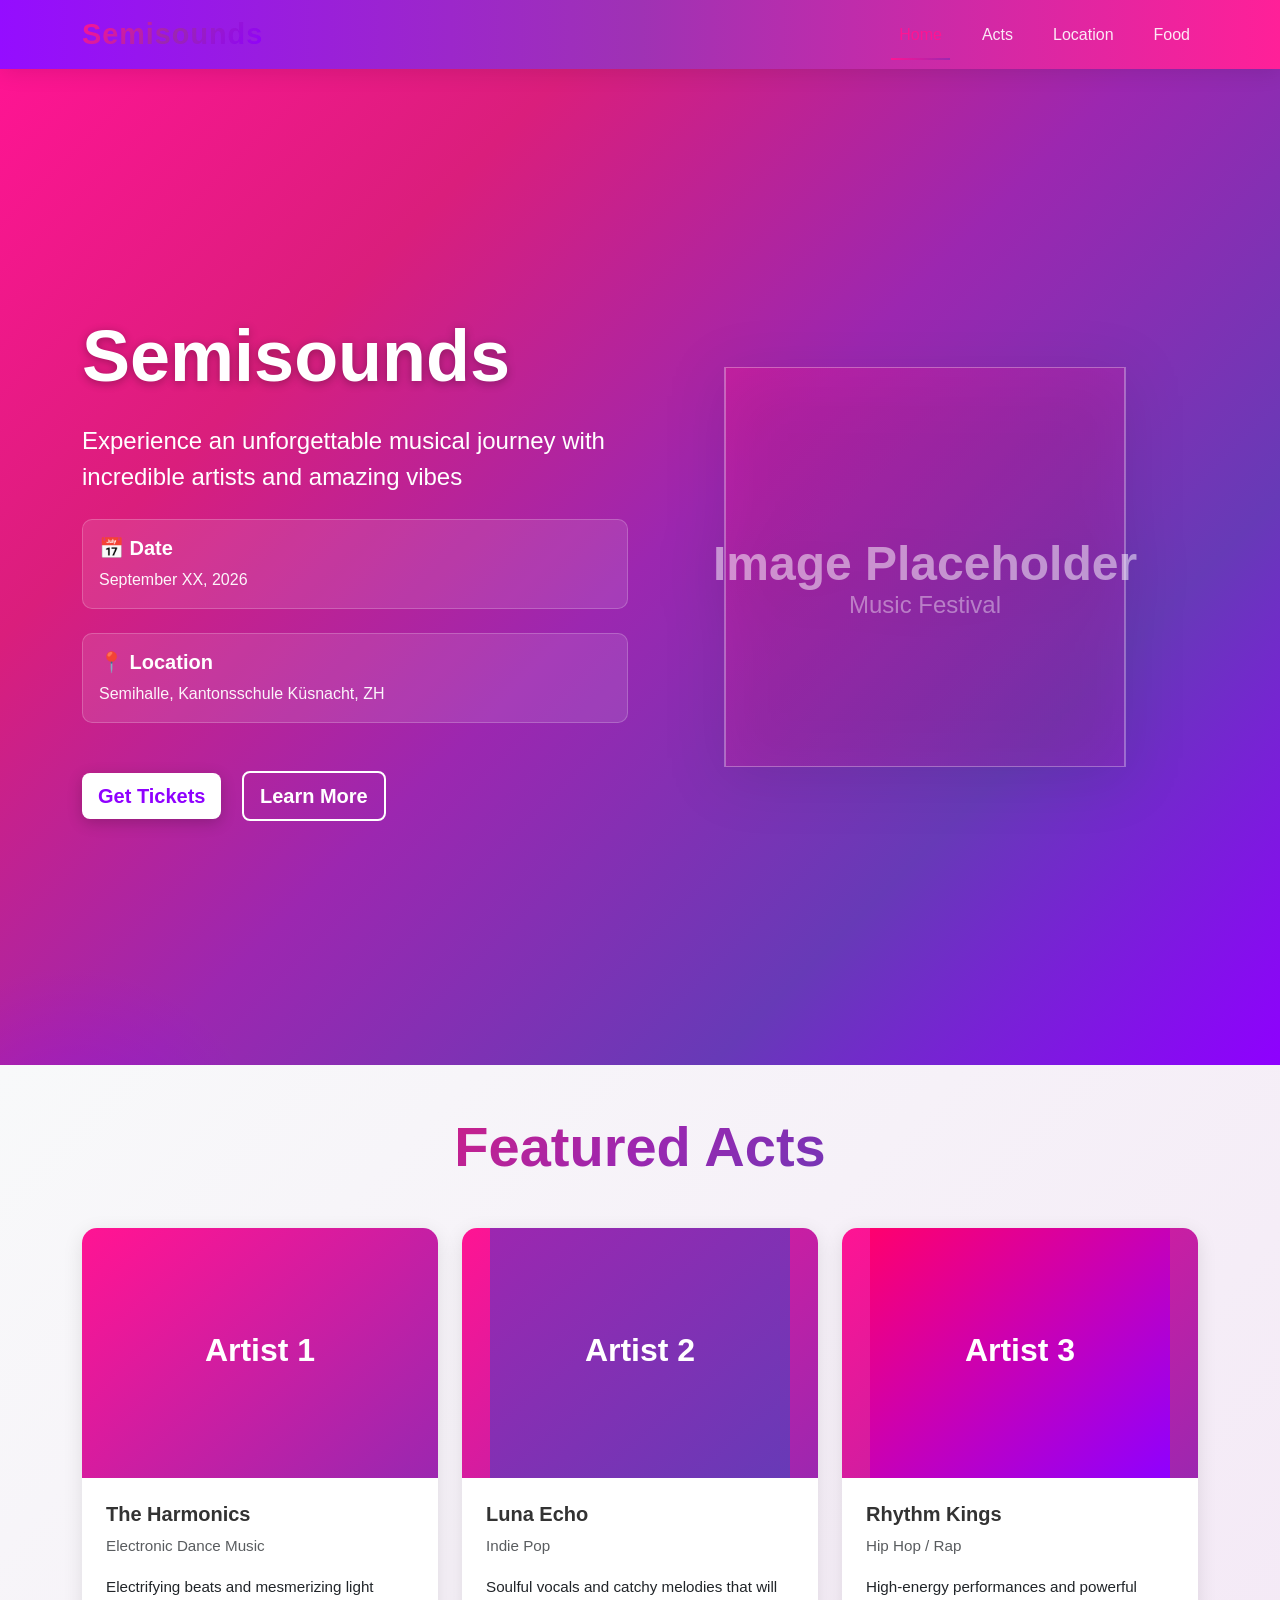
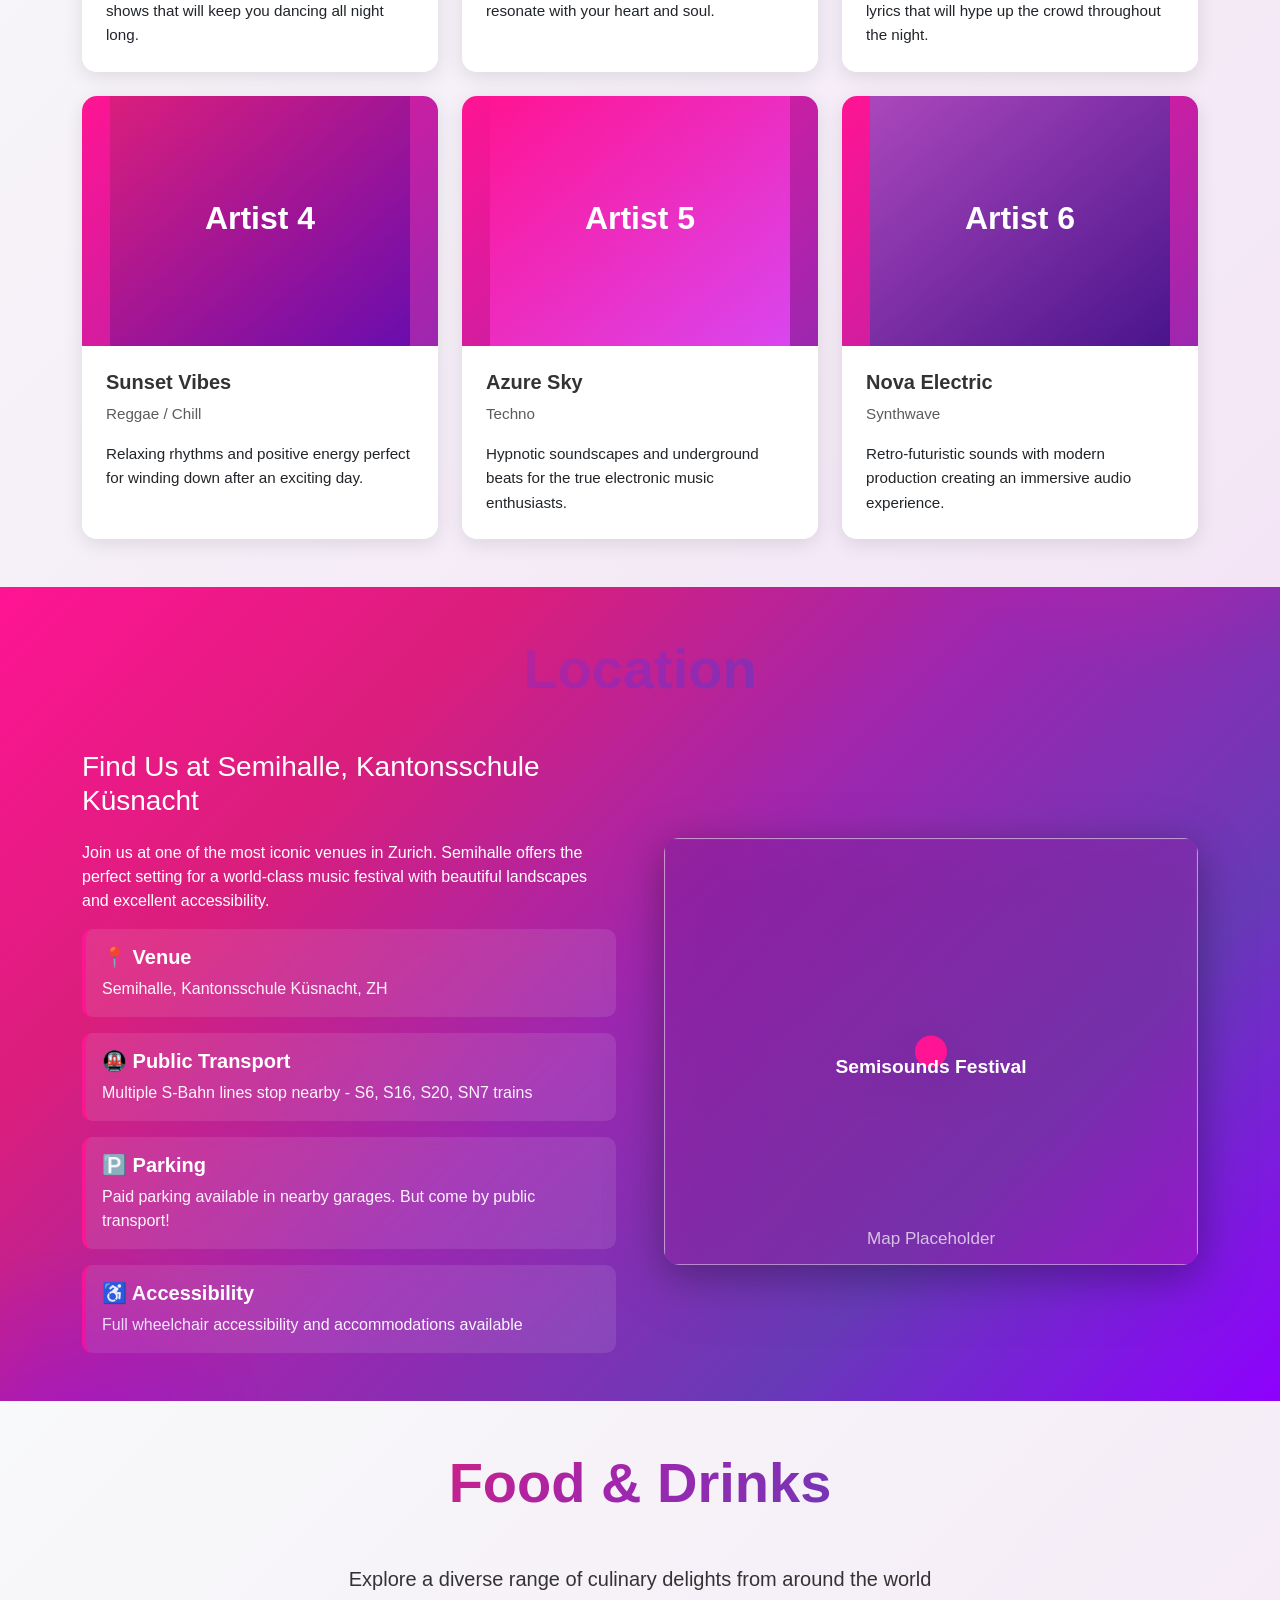
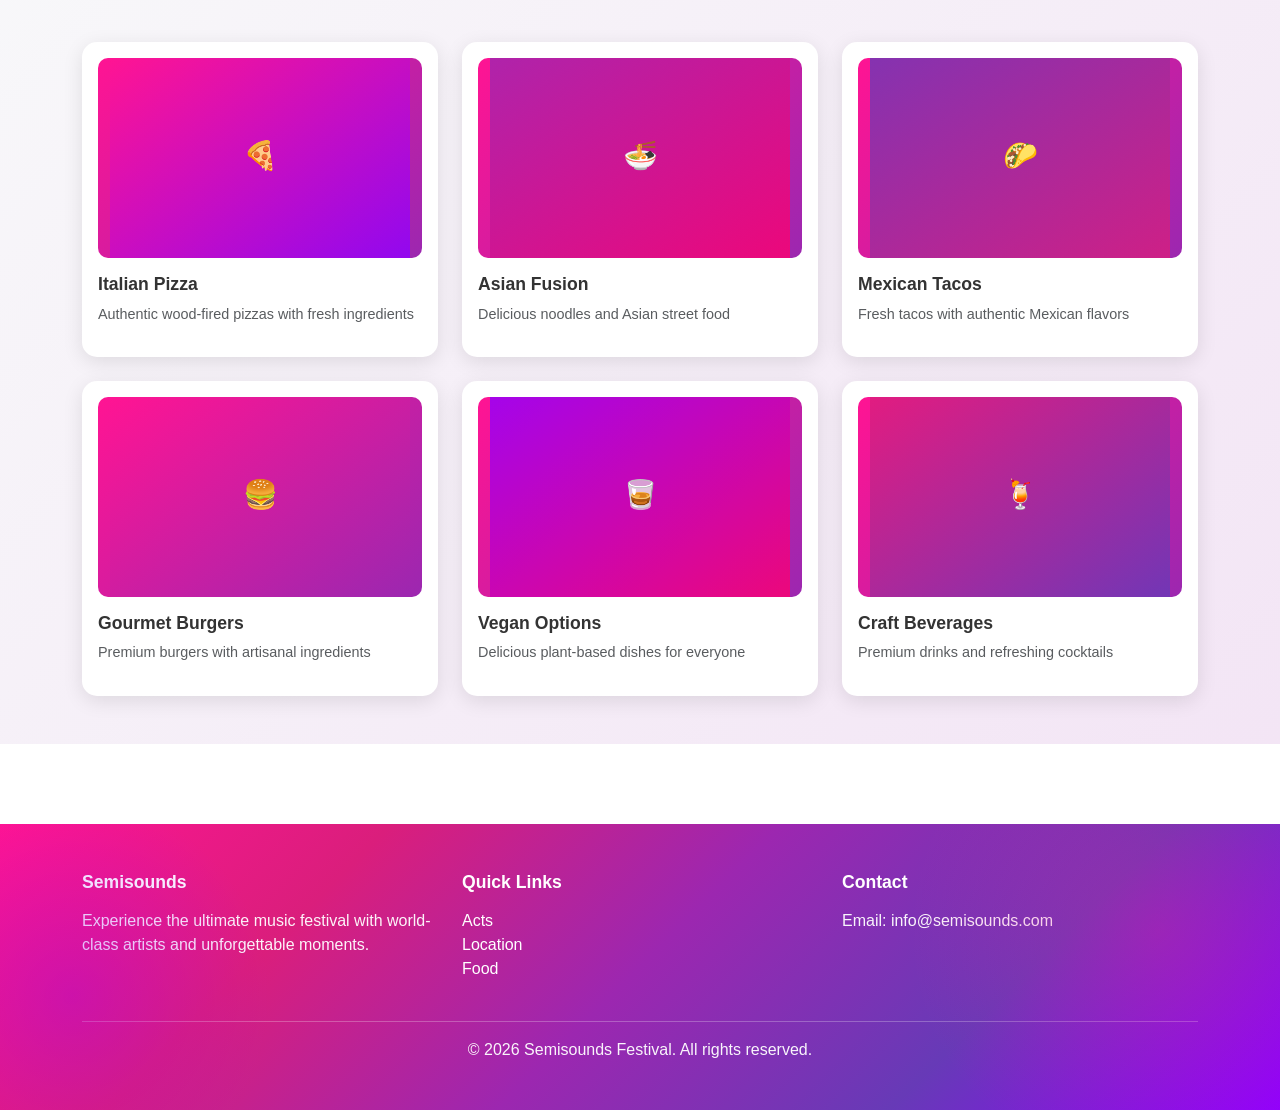
==== index.html @ 7a8fa156 ":tada: first commit" ====
<!DOCTYPE html>
<html lang="en">

<head>
    <meta charset="UTF-8">
    <meta name="viewport" content="width=device-width, initial-scale=1.0">
    <title>Semisounds - Music Festival</title>
    <!-- Bootstrap CSS -->
    <link href="https://cdn.jsdelivr.net/npm/bootstrap@5.3.0/dist/css/bootstrap.min.css" rel="stylesheet">
    <!-- Custom CSS -->
    <link rel="stylesheet" href="style.css">
</head>

<body>
    <!-- Navigation Bar -->
    <nav class="navbar navbar-expand-lg navbar-dark sticky-top gradient-navbar">
        <div class="container">
            <a class="navbar-brand fw-bold" href="#home">
                <span class="gradient-text">Semisounds</span>
            </a>
            <button class="navbar-toggler" type="button" data-bs-toggle="collapse" data-bs-target="#navbarNav"
                aria-controls="navbarNav" aria-expanded="false" aria-label="Toggle navigation">
                <span class="navbar-toggler-icon"></span>
            </button>
            <div class="collapse navbar-collapse" id="navbarNav">
                <ul class="navbar-nav ms-auto">
                    <li class="nav-item">
                        <a class="nav-link smooth-scroll" href="#home">Home</a>
                    </li>
                    <li class="nav-item">
                        <a class="nav-link smooth-scroll" href="#acts">Acts</a>
                    </li>
                    <li class="nav-item">
                        <a class="nav-link smooth-scroll" href="#location">Location</a>
                    </li>
                    <li class="nav-item">
                        <a class="nav-link smooth-scroll" href="#food">Food</a>
                    </li>
                </ul>
            </div>
        </div>
    </nav>

    <!-- Hero Section / Jumbotron -->
    <section id="home" class="hero-section gradient-bg text-white">
        <div class="container py-5">
            <div class="row align-items-center min-vh-100">
                <div class="col-lg-6 order-lg-2 text-center mb-4 mb-lg-0">
                    <div class="image-placeholder">
                        <svg width="100%" height="400" viewBox="0 0 400 400" xmlns="http://www.w3.org/2000/svg">
                            <defs>
                                <linearGradient id="placeholderGrad" x1="0%" y1="0%" x2="100%" y2="100%">
                                    <stop offset="0%" style="stop-color:#ff1493;stop-opacity:0.3" />
                                    <stop offset="100%" style="stop-color:#9c27b0;stop-opacity:0.3" />
                                </linearGradient>
                            </defs>
                            <rect width="400" height="400" fill="url(#placeholderGrad)" stroke="rgba(255,255,255,0.3)"
                                stroke-width="2" />
                            <text x="50%" y="50%" font-size="48" fill="rgba(255,255,255,0.5)" text-anchor="middle"
                                dominant-baseline="middle" font-family="Arial" font-weight="bold">Image
                                Placeholder</text>
                            <text x="50%" y="60%" font-size="24" fill="rgba(255,255,255,0.4)" text-anchor="middle"
                                dominant-baseline="middle" font-family="Arial">Music Festival</text>
                        </svg>
                    </div>
                </div>
                <div class="col-lg-6 order-lg-1">
                    <h1 class="display-3 fw-bold mb-4">Semisounds</h1>
                    <p class="lead mb-4">Experience an unforgettable musical journey with incredible artists and amazing
                        vibes</p>
                    <div class="festival-info mb-5">
                        <div class="info-item">
                            <h5 class="mb-2">📅 Date</h5>
                            <p>September XX, 2026</p>
                        </div>
                        <div class="info-item">
                            <h5 class="mb-2">📍 Location</h5>
                            <p>Semihalle, Kantonsschule Küsnacht, ZH</p>
                        </div>
                    </div>
                    <button class="btn btn-light btn-lg me-3 mb-3 mb-lg-0">Get Tickets</button>
                    <button class="btn btn-outline-light btn-lg">Learn More</button>
                </div>
            </div>
        </div>
    </section>

    <!-- Acts Section -->
    <section id="acts" class="py-5 section-light">
        <div class="container">
            <h2 class="section-title mb-5 text-center">Featured Acts</h2>
            <div class="row g-4">
                <div class="col-md-6 col-lg-4">
                    <div class="card act-card h-100">
                        <div class="act-image-placeholder">
                            <svg width="100%" height="250" viewBox="0 0 300 250" xmlns="http://www.w3.org/2000/svg">
                                <defs>
                                    <linearGradient id="act1" x1="0%" y1="0%" x2="100%" y2="100%">
                                        <stop offset="0%" style="stop-color:#ff1493;stop-opacity:1" />
                                        <stop offset="100%" style="stop-color:#9c27b0;stop-opacity:1" />
                                    </linearGradient>
                                </defs>
                                <rect width="300" height="250" fill="url(#act1)" />
                                <text x="50%" y="50%" font-size="32" fill="white" text-anchor="middle"
                                    dominant-baseline="middle" font-family="Arial" font-weight="bold">Artist 1</text>
                            </svg>
                        </div>
                        <div class="card-body">
                            <h5 class="card-title">The Harmonics</h5>
                            <p class="card-text text-muted">Electronic Dance Music</p>
                            <p class="card-text">Electrifying beats and mesmerizing light shows that will keep you
                                dancing all night long.</p>
                        </div>
                    </div>
                </div>
                <div class="col-md-6 col-lg-4">
                    <div class="card act-card h-100">
                        <div class="act-image-placeholder">
                            <svg width="100%" height="250" viewBox="0 0 300 250" xmlns="http://www.w3.org/2000/svg">
                                <defs>
                                    <linearGradient id="act2" x1="0%" y1="0%" x2="100%" y2="100%">
                                        <stop offset="0%" style="stop-color:#9c27b0;stop-opacity:1" />
                                        <stop offset="100%" style="stop-color:#673ab7;stop-opacity:1" />
                                    </linearGradient>
                                </defs>
                                <rect width="300" height="250" fill="url(#act2)" />
                                <text x="50%" y="50%" font-size="32" fill="white" text-anchor="middle"
                                    dominant-baseline="middle" font-family="Arial" font-weight="bold">Artist 2</text>
                            </svg>
                        </div>
                        <div class="card-body">
                            <h5 class="card-title">Luna Echo</h5>
                            <p class="card-text text-muted">Indie Pop</p>
                            <p class="card-text">Soulful vocals and catchy melodies that will resonate with your heart
                                and soul.</p>
                        </div>
                    </div>
                </div>
                <div class="col-md-6 col-lg-4">
                    <div class="card act-card h-100">
                        <div class="act-image-placeholder">
                            <svg width="100%" height="250" viewBox="0 0 300 250" xmlns="http://www.w3.org/2000/svg">
                                <defs>
                                    <linearGradient id="act3" x1="0%" y1="0%" x2="100%" y2="100%">
                                        <stop offset="0%" style="stop-color:#ff006e;stop-opacity:1" />
                                        <stop offset="100%" style="stop-color:#8f00ff;stop-opacity:1" />
                                    </linearGradient>
                                </defs>
                                <rect width="300" height="250" fill="url(#act3)" />
                                <text x="50%" y="50%" font-size="32" fill="white" text-anchor="middle"
                                    dominant-baseline="middle" font-family="Arial" font-weight="bold">Artist 3</text>
                            </svg>
                        </div>
                        <div class="card-body">
                            <h5 class="card-title">Rhythm Kings</h5>
                            <p class="card-text text-muted">Hip Hop / Rap</p>
                            <p class="card-text">High-energy performances and powerful lyrics that will hype up the
                                crowd throughout the night.</p>
                        </div>
                    </div>
                </div>
                <div class="col-md-6 col-lg-4">
                    <div class="card act-card h-100">
                        <div class="act-image-placeholder">
                            <svg width="100%" height="250" viewBox="0 0 300 250" xmlns="http://www.w3.org/2000/svg">
                                <defs>
                                    <linearGradient id="act4" x1="0%" y1="0%" x2="100%" y2="100%">
                                        <stop offset="0%" style="stop-color:#da1e7c;stop-opacity:1" />
                                        <stop offset="100%" style="stop-color:#6a0dad;stop-opacity:1" />
                                    </linearGradient>
                                </defs>
                                <rect width="300" height="250" fill="url(#act4)" />
                                <text x="50%" y="50%" font-size="32" fill="white" text-anchor="middle"
                                    dominant-baseline="middle" font-family="Arial" font-weight="bold">Artist 4</text>
                            </svg>
                        </div>
                        <div class="card-body">
                            <h5 class="card-title">Sunset Vibes</h5>
                            <p class="card-text text-muted">Reggae / Chill</p>
                            <p class="card-text">Relaxing rhythms and positive energy perfect for winding down after an
                                exciting day.</p>
                        </div>
                    </div>
                </div>
                <div class="col-md-6 col-lg-4">
                    <div class="card act-card h-100">
                        <div class="act-image-placeholder">
                            <svg width="100%" height="250" viewBox="0 0 300 250" xmlns="http://www.w3.org/2000/svg">
                                <defs>
                                    <linearGradient id="act5" x1="0%" y1="0%" x2="100%" y2="100%">
                                        <stop offset="0%" style="stop-color:#ff1493;stop-opacity:1" />
                                        <stop offset="100%" style="stop-color:#d946ef;stop-opacity:1" />
                                    </linearGradient>
                                </defs>
                                <rect width="300" height="250" fill="url(#act5)" />
                                <text x="50%" y="50%" font-size="32" fill="white" text-anchor="middle"
                                    dominant-baseline="middle" font-family="Arial" font-weight="bold">Artist 5</text>
                            </svg>
                        </div>
                        <div class="card-body">
                            <h5 class="card-title">Azure Sky</h5>
                            <p class="card-text text-muted">Techno</p>
                            <p class="card-text">Hypnotic soundscapes and underground beats for the true electronic
                                music enthusiasts.</p>
                        </div>
                    </div>
                </div>
                <div class="col-md-6 col-lg-4">
                    <div class="card act-card h-100">
                        <div class="act-image-placeholder">
                            <svg width="100%" height="250" viewBox="0 0 300 250" xmlns="http://www.w3.org/2000/svg">
                                <defs>
                                    <linearGradient id="act6" x1="0%" y1="0%" x2="100%" y2="100%">
                                        <stop offset="0%" style="stop-color:#ab47bc;stop-opacity:1" />
                                        <stop offset="100%" style="stop-color:#4a148c;stop-opacity:1" />
                                    </linearGradient>
                                </defs>
                                <rect width="300" height="250" fill="url(#act6)" />
                                <text x="50%" y="50%" font-size="32" fill="white" text-anchor="middle"
                                    dominant-baseline="middle" font-family="Arial" font-weight="bold">Artist 6</text>
                            </svg>
                        </div>
                        <div class="card-body">
                            <h5 class="card-title">Nova Electric</h5>
                            <p class="card-text text-muted">Synthwave</p>
                            <p class="card-text">Retro-futuristic sounds with modern production creating an immersive
                                audio experience.</p>
                        </div>
                    </div>
                </div>
            </div>
        </div>
    </section>

    <!-- Location Section -->
    <section id="location" class="py-5 gradient-bg text-white">
        <div class="container">
            <h2 class="section-title mb-5 text-center">Location</h2>
            <div class="row align-items-center g-5">
                <div class="col-lg-6">
                    <h3 class="mb-4">Find Us at Semihalle, Kantonsschule Küsnacht</h3>
                    <p class="mb-3">Join us at one of the most iconic venues in Zurich. Semihalle offers the perfect
                        setting for a world-class music festival with beautiful landscapes and excellent accessibility.
                    </p>

                    <div class="location-details">
                        <div class="detail-item mb-3">
                            <h5>📍 Venue</h5>
                            <p>Semihalle, Kantonsschule Küsnacht, ZH</p>
                        </div>
                        <div class="detail-item mb-3">
                            <h5>🚇 Public Transport</h5>
                            <p>Multiple S-Bahn lines stop nearby - S6, S16, S20, SN7 trains</p>
                        </div>
                        <div class="detail-item mb-3">
                            <h5>🅿️ Parking</h5>
                            <p>Paid parking available in nearby garages. But come by public transport!</p>
                        </div>
                        <div class="detail-item">
                            <h5>♿ Accessibility</h5>
                            <p>Full wheelchair accessibility and accommodations available</p>
                        </div>
                    </div>
                </div>
                <div class="col-lg-6">
                    <div class="map-placeholder">
                        <svg width="100%" height="400" viewBox="0 0 500 400" xmlns="http://www.w3.org/2000/svg">
                            <defs>
                                <linearGradient id="mapGrad" x1="0%" y1="0%" x2="100%" y2="100%">
                                    <stop offset="0%" style="stop-color:#4a148c;stop-opacity:0.2" />
                                    <stop offset="100%" style="stop-color:#ff1493;stop-opacity:0.2" />
                                </linearGradient>
                            </defs>
                            <rect width="500" height="400" fill="url(#mapGrad)" stroke="rgba(255,255,255,0.5)"
                                stroke-width="2" />
                            <circle cx="250" cy="200" r="15" fill="#ff1493" />
                            <text x="250" y="220" font-size="18" fill="white" text-anchor="middle"
                                font-weight="bold">Semisounds Festival</text>
                            <text x="50%" y="95%" font-size="16" fill="rgba(255,255,255,0.7)" text-anchor="middle">Map
                                Placeholder</text>
                        </svg>
                    </div>
                </div>
            </div>
        </div>
    </section>

    <!-- Food Section -->
    <section id="food" class="py-5 section-light">
        <div class="container">
            <h2 class="section-title mb-5 text-center">Food & Drinks</h2>
            <p class="text-center mb-5 lead">Explore a diverse range of culinary delights from around the world</p>

            <div class="row g-4">
                <div class="col-md-6 col-lg-4">
                    <div class="food-card">
                        <div class="food-image-placeholder">
                            <svg width="100%" height="200" viewBox="0 0 300 200" xmlns="http://www.w3.org/2000/svg">
                                <defs>
                                    <linearGradient id="food1" x1="0%" y1="0%" x2="100%" y2="100%">
                                        <stop offset="0%" style="stop-color:#ff1493;stop-opacity:0.8" />
                                        <stop offset="100%" style="stop-color:#8f00ff;stop-opacity:0.8" />
                                    </linearGradient>
                                </defs>
                                <rect width="300" height="200" fill="url(#food1)" />
                                <text x="50%" y="50%" font-size="28" fill="white" text-anchor="middle"
                                    dominant-baseline="middle" font-family="Arial" font-weight="bold">🍕</text>
                            </svg>
                        </div>
                        <h5 class="mt-3 mb-2">Italian Pizza</h5>
                        <p class="text-muted">Authentic wood-fired pizzas with fresh ingredients</p>
                    </div>
                </div>

                <div class="col-md-6 col-lg-4">
                    <div class="food-card">
                        <div class="food-image-placeholder">
                            <svg width="100%" height="200" viewBox="0 0 300 200" xmlns="http://www.w3.org/2000/svg">
                                <defs>
                                    <linearGradient id="food2" x1="0%" y1="0%" x2="100%" y2="100%">
                                        <stop offset="0%" style="stop-color:#9c27b0;stop-opacity:0.8" />
                                        <stop offset="100%" style="stop-color:#ff006e;stop-opacity:0.8" />
                                    </linearGradient>
                                </defs>
                                <rect width="300" height="200" fill="url(#food2)" />
                                <text x="50%" y="50%" font-size="28" fill="white" text-anchor="middle"
                                    dominant-baseline="middle" font-family="Arial" font-weight="bold">🍜</text>
                            </svg>
                        </div>
                        <h5 class="mt-3 mb-2">Asian Fusion</h5>
                        <p class="text-muted">Delicious noodles and Asian street food</p>
                    </div>
                </div>

                <div class="col-md-6 col-lg-4">
                    <div class="food-card">
                        <div class="food-image-placeholder">
                            <svg width="100%" height="200" viewBox="0 0 300 200" xmlns="http://www.w3.org/2000/svg">
                                <defs>
                                    <linearGradient id="food3" x1="0%" y1="0%" x2="100%" y2="100%">
                                        <stop offset="0%" style="stop-color:#673ab7;stop-opacity:0.8" />
                                        <stop offset="100%" style="stop-color:#da1e7c;stop-opacity:0.8" />
                                    </linearGradient>
                                </defs>
                                <rect width="300" height="200" fill="url(#food3)" />
                                <text x="50%" y="50%" font-size="28" fill="white" text-anchor="middle"
                                    dominant-baseline="middle" font-family="Arial" font-weight="bold">🌮</text>
                            </svg>
                        </div>
                        <h5 class="mt-3 mb-2">Mexican Tacos</h5>
                        <p class="text-muted">Fresh tacos with authentic Mexican flavors</p>
                    </div>
                </div>

                <div class="col-md-6 col-lg-4">
                    <div class="food-card">
                        <div class="food-image-placeholder">
                            <svg width="100%" height="200" viewBox="0 0 300 200" xmlns="http://www.w3.org/2000/svg">
                                <defs>
                                    <linearGradient id="food4" x1="0%" y1="0%" x2="100%" y2="100%">
                                        <stop offset="0%" style="stop-color:#ff1493;stop-opacity:0.8" />
                                        <stop offset="100%" style="stop-color:#9c27b0;stop-opacity:0.8" />
                                    </linearGradient>
                                </defs>
                                <rect width="300" height="200" fill="url(#food4)" />
                                <text x="50%" y="50%" font-size="28" fill="white" text-anchor="middle"
                                    dominant-baseline="middle" font-family="Arial" font-weight="bold">🍔</text>
                            </svg>
                        </div>
                        <h5 class="mt-3 mb-2">Gourmet Burgers</h5>
                        <p class="text-muted">Premium burgers with artisanal ingredients</p>
                    </div>
                </div>

                <div class="col-md-6 col-lg-4">
                    <div class="food-card">
                        <div class="food-image-placeholder">
                            <svg width="100%" height="200" viewBox="0 0 300 200" xmlns="http://www.w3.org/2000/svg">
                                <defs>
                                    <linearGradient id="food5" x1="0%" y1="0%" x2="100%" y2="100%">
                                        <stop offset="0%" style="stop-color:#8f00ff;stop-opacity:0.8" />
                                        <stop offset="100%" style="stop-color:#ff006e;stop-opacity:0.8" />
                                    </linearGradient>
                                </defs>
                                <rect width="300" height="200" fill="url(#food5)" />
                                <text x="50%" y="50%" font-size="28" fill="white" text-anchor="middle"
                                    dominant-baseline="middle" font-family="Arial" font-weight="bold">🥃</text>
                            </svg>
                        </div>
                        <h5 class="mt-3 mb-2">Vegan Options</h5>
                        <p class="text-muted">Delicious plant-based dishes for everyone</p>
                    </div>
                </div>

                <div class="col-md-6 col-lg-4">
                    <div class="food-card">
                        <div class="food-image-placeholder">
                            <svg width="100%" height="200" viewBox="0 0 300 200" xmlns="http://www.w3.org/2000/svg">
                                <defs>
                                    <linearGradient id="food6" x1="0%" y1="0%" x2="100%" y2="100%">
                                        <stop offset="0%" style="stop-color:#da1e7c;stop-opacity:0.8" />
                                        <stop offset="100%" style="stop-color:#673ab7;stop-opacity:0.8" />
                                    </linearGradient>
                                </defs>
                                <rect width="300" height="200" fill="url(#food6)" />
                                <text x="50%" y="50%" font-size="28" fill="white" text-anchor="middle"
                                    dominant-baseline="middle" font-family="Arial" font-weight="bold">🍹</text>
                            </svg>
                        </div>
                        <h5 class="mt-3 mb-2">Craft Beverages</h5>
                        <p class="text-muted">Premium drinks and refreshing cocktails</p>
                    </div>
                </div>
            </div>
        </div>
    </section>

    <!-- Footer -->
    <footer class="gradient-bg text-white py-5">
        <div class="container">
            <div class="row mb-4">
                <div class="col-md-4 mb-3 mb-md-0">
                    <h5 class="mb-3">Semisounds</h5>
                    <p>Experience the ultimate music festival with world-class artists and unforgettable moments.</p>
                </div>
                <div class="col-md-4 mb-3 mb-md-0">
                    <h5 class="mb-3">Quick Links</h5>
                    <ul class="list-unstyled">
                        <li><a href="#acts" class="text-white text-decoration-none">Acts</a></li>
                        <li><a href="#location" class="text-white text-decoration-none">Location</a></li>
                        <li><a href="#food" class="text-white text-decoration-none">Food</a></li>
                    </ul>
                </div>
                <div class="col-md-4">
                    <h5 class="mb-3">Contact</h5>
                    <p>Email: info@semisounds.com</p>
                </div>
            </div>
            <hr class="bg-white opacity-25">
            <div class="text-center">
                <p class="mb-0">&copy; 2026 Semisounds Festival. All rights reserved.</p>
            </div>
        </div>
    </footer>

    <!-- Bootstrap JS -->
    <script src="https://cdn.jsdelivr.net/npm/bootstrap@5.3.0/dist/js/bootstrap.bundle.min.js"></script>
    <!-- Custom JS -->
    <script>
        // Smooth scrolling for navigation links
        document.querySelectorAll('a[href^="#"]').forEach(anchor => {
            anchor.addEventListener('click', function (e) {
                e.preventDefault();
                const target = document.querySelector(this.getAttribute('href'));
                if (target) {
                    target.scrollIntoView({
                        behavior: 'smooth',
                        block: 'start'
                    });
                }
            });
        });

        // Active nav link on scroll
        window.addEventListener('scroll', () => {
            let current = '';
            const sections = document.querySelectorAll('section[id]');

            sections.forEach(section => {
                const sectionTop = section.offsetTop;
                const sectionHeight = section.clientHeight;
                if (pageYOffset >= sectionTop - 200) {
                    current = section.getAttribute('id');
                }
            });

            document.querySelectorAll('.nav-link').forEach(link => {
                link.classList.remove('active');
                if (link.getAttribute('href').slice(1) === current) {
                    link.classList.add('active');
                }
            });
        });
    </script>
</body>

</html>
---- style.css ----
/* ==========================================
   Custom Styling for Semisounds Festival
   ========================================== */

:root {
    --primary-gradient: linear-gradient(135deg, #ff1493 0%, #da1e7c 25%, #9c27b0 50%, #673ab7 75%, #8f00ff 100%);
    --primary-dark: linear-gradient(135deg, #8f00ff 0%, #673ab7 50%, #4a148c 100%);
    --accent-pink: #ff1493;
    --accent-purple: #9c27b0;
    --accent-dark-purple: #4a148c;
}

/* ==========================================
   General Styles
   ========================================== */

html {
    scroll-behavior: smooth;
}

body {
    font-family: 'Segoe UI', Tahoma, Geneva, Verdana, sans-serif;
    color: #333;
    overflow-x: hidden;
}

/* ==========================================
   Navigation Bar
   ========================================== */

.gradient-navbar {
    background: linear-gradient(90deg, rgba(143, 0, 255, 0.95) 0%, rgba(154, 39, 176, 0.95) 50%, rgba(255, 20, 147, 0.95) 100%);
    box-shadow: 0 4px 20px rgba(0, 0, 0, 0.1);
    backdrop-filter: blur(10px);
}

.navbar-brand {
    font-size: 1.8rem;
    letter-spacing: 1px;
}

.gradient-text {
    background: linear-gradient(135deg, #ff1493 0%, #9c27b0 50%, #8f00ff 100%);
    -webkit-background-clip: text;
    -webkit-text-fill-color: transparent;
    background-clip: text;
}

.nav-link {
    color: rgba(255, 255, 255, 0.9) !important;
    margin-left: 1.5rem;
    font-weight: 500;
    transition: all 0.3s ease;
    position: relative;
}

.nav-link:hover,
.nav-link.active {
    color: #ff1493 !important;
}

.nav-link::after {
    content: '';
    position: absolute;
    bottom: -5px;
    left: 0;
    width: 0;
    height: 2px;
    background: linear-gradient(90deg, #ff1493, #9c27b0);
    transition: width 0.3s ease;
}

.nav-link:hover::after,
.nav-link.active::after {
    width: 100%;
}

/* ==========================================
   Hero Section
   ========================================== */

.gradient-bg {
    background: var(--primary-gradient);
    position: relative;
    overflow: hidden;
}

.gradient-bg::before {
    content: '';
    position: absolute;
    top: -50%;
    right: -10%;
    width: 500px;
    height: 500px;
    background: radial-gradient(circle, rgba(255, 20, 147, 0.3) 0%, transparent 70%);
    animation: float 6s ease-in-out infinite;
    z-index: 1;
}

.gradient-bg::after {
    content: '';
    position: absolute;
    bottom: -30%;
    left: -10%;
    width: 400px;
    height: 400px;
    background: radial-gradient(circle, rgba(143, 0, 255, 0.3) 0%, transparent 70%);
    animation: float 8s ease-in-out infinite reverse;
    z-index: 1;
}

.hero-section {
    position: relative;
    min-height: 100vh;
    display: flex;
    align-items: center;
}

.hero-section>.container {
    position: relative;
    z-index: 2;
}

.hero-section h1 {
    font-size: clamp(2.5rem, 10vw, 4.5rem);
    font-weight: 900;
    text-shadow: 0 2px 10px rgba(0, 0, 0, 0.3);
    margin-bottom: 1.5rem;
    animation: slideInLeft 0.8s ease-out;
}

.hero-section .lead {
    font-size: clamp(1rem, 3vw, 1.5rem);
    opacity: 0.95;
    animation: slideInUp 0.8s ease-out 0.2s both;
}

.festival-info {
    animation: slideInUp 0.8s ease-out 0.4s both;
}

.info-item {
    margin-bottom: 1.5rem;
    background: rgba(255, 255, 255, 0.1);
    padding: 1rem;
    border-radius: 10px;
    backdrop-filter: blur(10px);
    border: 1px solid rgba(255, 255, 255, 0.2);
}

.info-item h5 {
    font-weight: 600;
    margin-bottom: 0.5rem;
}

.info-item p {
    margin: 0;
    opacity: 0.95;
}

.btn-light {
    background-color: #fff;
    color: #8f00ff !important;
    font-weight: 600;
    border: none;
    transition: all 0.3s ease;
    box-shadow: 0 4px 15px rgba(0, 0, 0, 0.2);
}

.btn-light:hover {
    background-color: #f0f0f0;
    transform: translateY(-2px);
    box-shadow: 0 6px 20px rgba(0, 0, 0, 0.3);
}

.btn-outline-light {
    color: #fff;
    border: 2px solid #fff;
    font-weight: 600;
    transition: all 0.3s ease;
}

.btn-outline-light:hover {
    background-color: #fff;
    color: #8f00ff !important;
    transform: translateY(-2px);
}

.image-placeholder {
    animation: slideInRight 0.8s ease-out;
    filter: drop-shadow(0 10px 30px rgba(0, 0, 0, 0.3));
}

/* ==========================================
   Section Styles
   ========================================== */

.section-light {
    background: linear-gradient(135deg, #f8f9fa 0%, #f3e5f5 100%);
    position: relative;
}

.section-title {
    font-size: clamp(2rem, 5vw, 3.5rem);
    font-weight: 900;
    background: var(--primary-gradient);
    -webkit-background-clip: text;
    -webkit-text-fill-color: transparent;
    background-clip: text;
    margin-bottom: 3rem;
    animation: fadeInDown 0.8s ease-out;
}

/* ==========================================
   Acts Section
   ========================================== */

.act-card {
    border: none;
    border-radius: 15px;
    overflow: hidden;
    transition: all 0.3s ease;
    box-shadow: 0 5px 20px rgba(0, 0, 0, 0.1);
    position: relative;
    height: 100%;
}

.act-card:hover {
    transform: translateY(-10px);
    box-shadow: 0 15px 40px rgba(0, 0, 0, 0.2);
}

.act-card:hover .act-image-placeholder {
    transform: scale(1.1);
}

.act-image-placeholder {
    width: 100%;
    height: 250px;
    overflow: hidden;
    background: linear-gradient(135deg, #ff1493, #9c27b0);
    transition: transform 0.3s ease;
}

.act-image-placeholder svg {
    width: 100%;
    height: 100%;
}

.act-card .card-body {
    padding: 1.5rem;
    background: #fff;
}

.act-card .card-title {
    font-weight: 700;
    color: #333;
    margin-bottom: 0.5rem;
}

.act-card .card-text {
    font-size: 0.95rem;
    line-height: 1.6;
}

/* ==========================================
   Location Section
   ========================================== */

.location-details {
    animation: slideInUp 0.8s ease-out;
}

.detail-item {
    padding: 1rem;
    background: rgba(255, 255, 255, 0.1);
    border-radius: 10px;
    border-left: 4px solid #ff1493;
    backdrop-filter: blur(10px);
    transition: all 0.3s ease;
}

.detail-item:hover {
    background: rgba(255, 255, 255, 0.15);
    transform: translateX(5px);
}

.detail-item h5 {
    font-weight: 600;
    margin-bottom: 0.5rem;
}

.detail-item p {
    margin: 0;
    opacity: 0.95;
}

.map-placeholder {
    border-radius: 15px;
    overflow: hidden;
    box-shadow: 0 10px 40px rgba(0, 0, 0, 0.3);
    filter: drop-shadow(0 10px 30px rgba(0, 0, 0, 0.2));
    animation: slideInRight 0.8s ease-out;
}

.map-placeholder svg {
    width: 100%;
    height: 100%;
}

/* ==========================================
   Food Section
   ========================================== */

.food-card {
    border-radius: 15px;
    overflow: hidden;
    box-shadow: 0 5px 20px rgba(0, 0, 0, 0.1);
    transition: all 0.3s ease;
    background: #fff;
    padding: 1rem;
}

.food-card:hover {
    transform: translateY(-8px);
    box-shadow: 0 15px 40px rgba(0, 0, 0, 0.15);
}

.food-card:hover .food-image-placeholder {
    transform: scale(1.05) rotate(2deg);
}

.food-image-placeholder {
    width: 100%;
    height: 200px;
    border-radius: 10px;
    overflow: hidden;
    background: linear-gradient(135deg, #ff1493, #9c27b0);
    transition: all 0.3s ease;
    display: flex;
    align-items: center;
    justify-content: center;
}

.food-image-placeholder svg {
    width: 100%;
    height: 100%;
}

.food-card h5 {
    font-weight: 700;
    color: #333;
    font-size: 1.1rem;
}

.food-card p {
    font-size: 0.9rem;
}

/* ==========================================
   Footer
   ========================================== */

footer {
    background: var(--primary-dark);
    margin-top: 5rem;
}

footer h5 {
    font-weight: 700;
    font-size: 1.1rem;
}

footer a {
    transition: all 0.3s ease;
}

footer a:hover {
    color: #ff1493 !important;
    padding-left: 5px;
}

footer p {
    opacity: 0.95;
    margin-bottom: 0.5rem;
}

/* ==========================================
   Animations
   ========================================== */

@keyframes float {

    0%,
    100% {
        transform: translateY(0px);
    }

    50% {
        transform: translateY(20px);
    }
}

@keyframes slideInLeft {
    from {
        opacity: 0;
        transform: translateX(-50px);
    }

    to {
        opacity: 1;
        transform: translateX(0);
    }
}

@keyframes slideInRight {
    from {
        opacity: 0;
        transform: translateX(50px);
    }

    to {
        opacity: 1;
        transform: translateX(0);
    }
}

@keyframes slideInUp {
    from {
        opacity: 0;
        transform: translateY(30px);
    }

    to {
        opacity: 1;
        transform: translateY(0);
    }
}

@keyframes fadeInDown {
    from {
        opacity: 0;
        transform: translateY(-20px);
    }

    to {
        opacity: 1;
        transform: translateY(0);
    }
}

/* ==========================================
   Responsive Design
   ========================================== */

@media (max-width: 768px) {
    .hero-section {
        min-height: auto;
        padding: 3rem 0;
    }

    .hero-section .row {
        min-height: auto;
    }

    .order-lg-1,
    .order-lg-2 {
        order: 0 !important;
    }

    .nav-link {
        margin-left: 0;
        padding: 0.5rem 0;
    }

    .nav-link::after {
        display: none;
    }

    .festival-info {
        display: flex;
        flex-direction: column;
        gap: 1rem;
    }

    .section-title {
        font-size: 2rem;
    }

    .location-details {
        margin-top: 2rem;
    }

    .btn {
        width: 100%;
        display: block;
        margin-bottom: 1rem;
    }

    .btn-light,
    .btn-outline-light {
        margin-right: 0 !important;
    }

    .image-placeholder,
    .map-placeholder {
        margin-top: 2rem;
    }

    .gradient-navbar {
        background: linear-gradient(90deg, rgba(143, 0, 255, 0.98) 0%, rgba(154, 39, 176, 0.98) 100%);
    }
}

@media (max-width: 576px) {
    .hero-section h1 {
        font-size: 2rem;
    }

    .hero-section .lead {
        font-size: 1rem;
    }

    .section-title {
        font-size: 1.5rem;
    }

    .act-card,
    .food-card {
        margin-bottom: 1rem;
    }

    .navbar-brand {
        font-size: 1.3rem;
    }

    footer .row>div {
        text-align: center;
        margin-bottom: 2rem;
    }

    .detail-item {
        margin-bottom: 1rem;
        border-left: none;
        border-top: 4px solid #ff1493;
    }
}

/* ==========================================
   Smooth Scrolling Enhancement
   ========================================== */

.smooth-scroll {
    scroll-behavior: smooth;
}

/* ==========================================
   Print Styles
   ========================================== */

@media print {

    .gradient-navbar,
    footer {
        background: #f0f0f0 !important;
        color: #000 !important;
    }

    .gradient-bg {
        background: #f0f0f0 !important;
        color: #000 !important;
    }
}
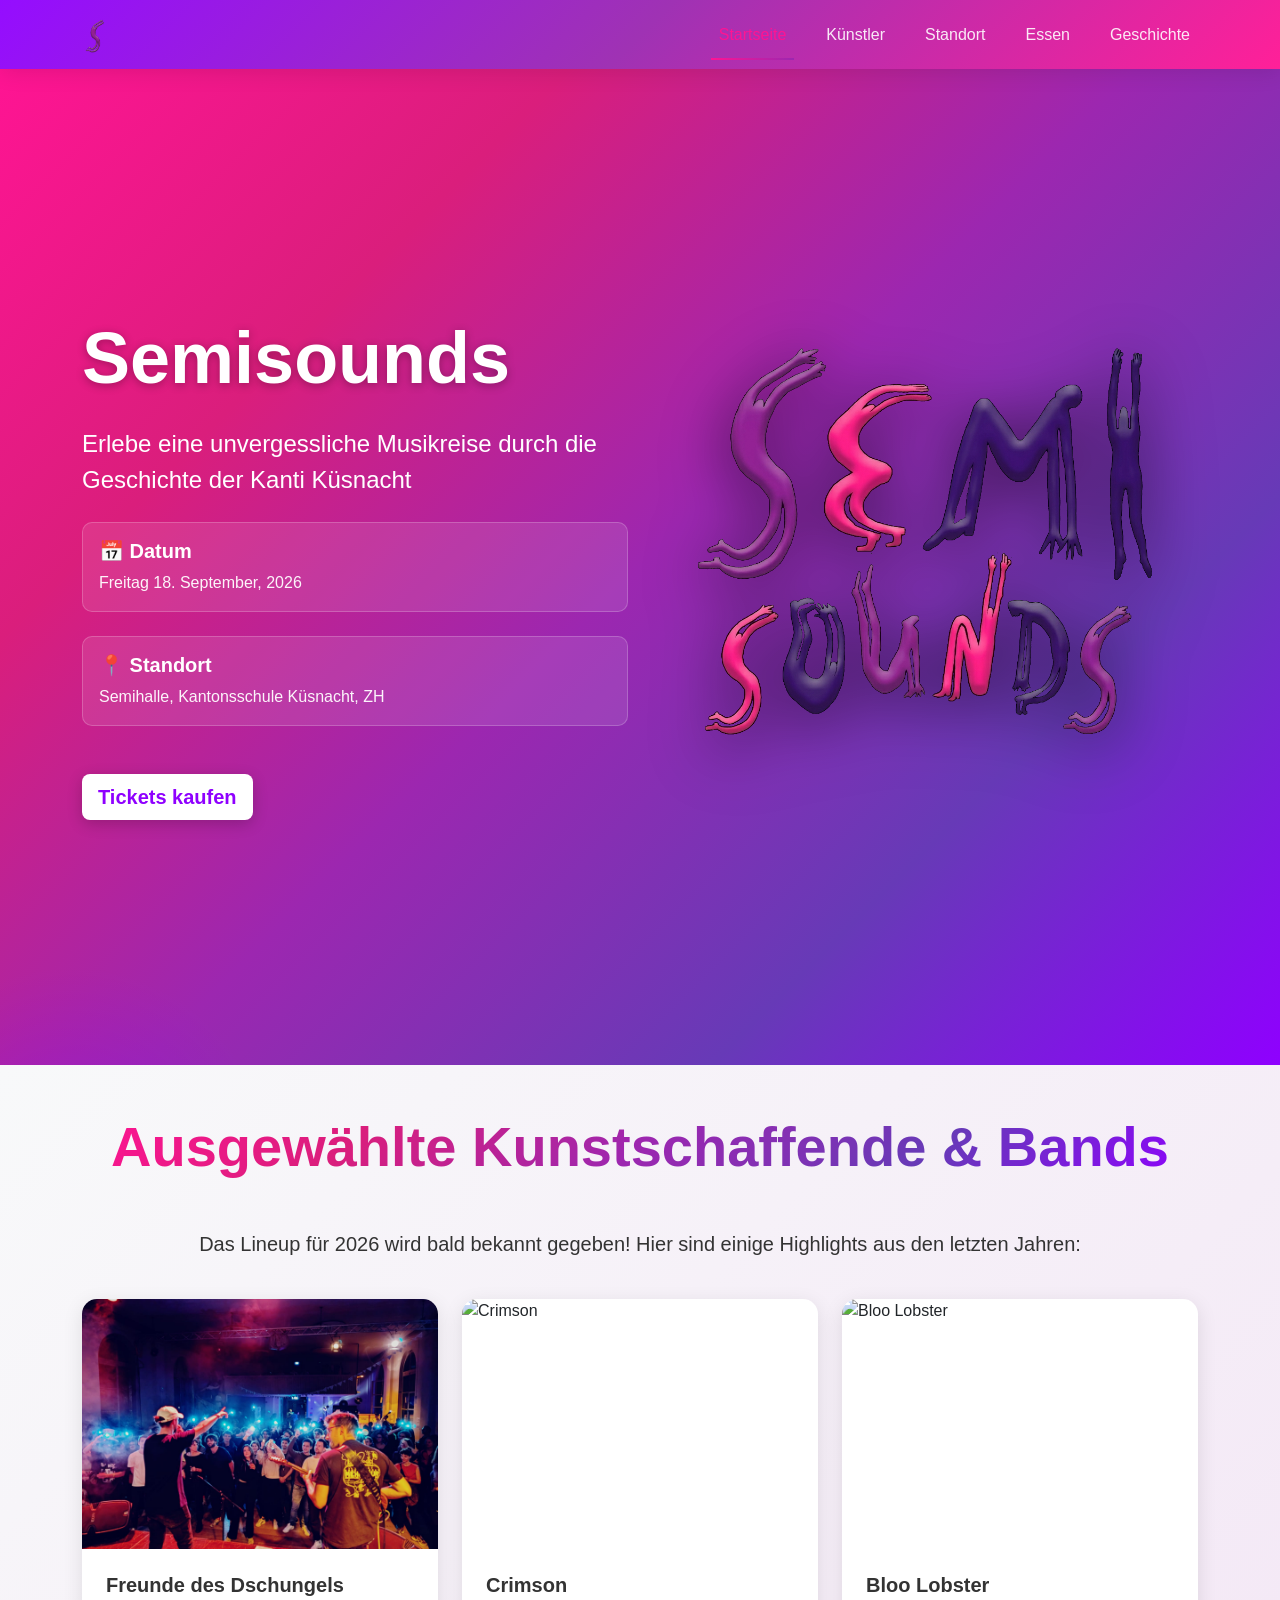
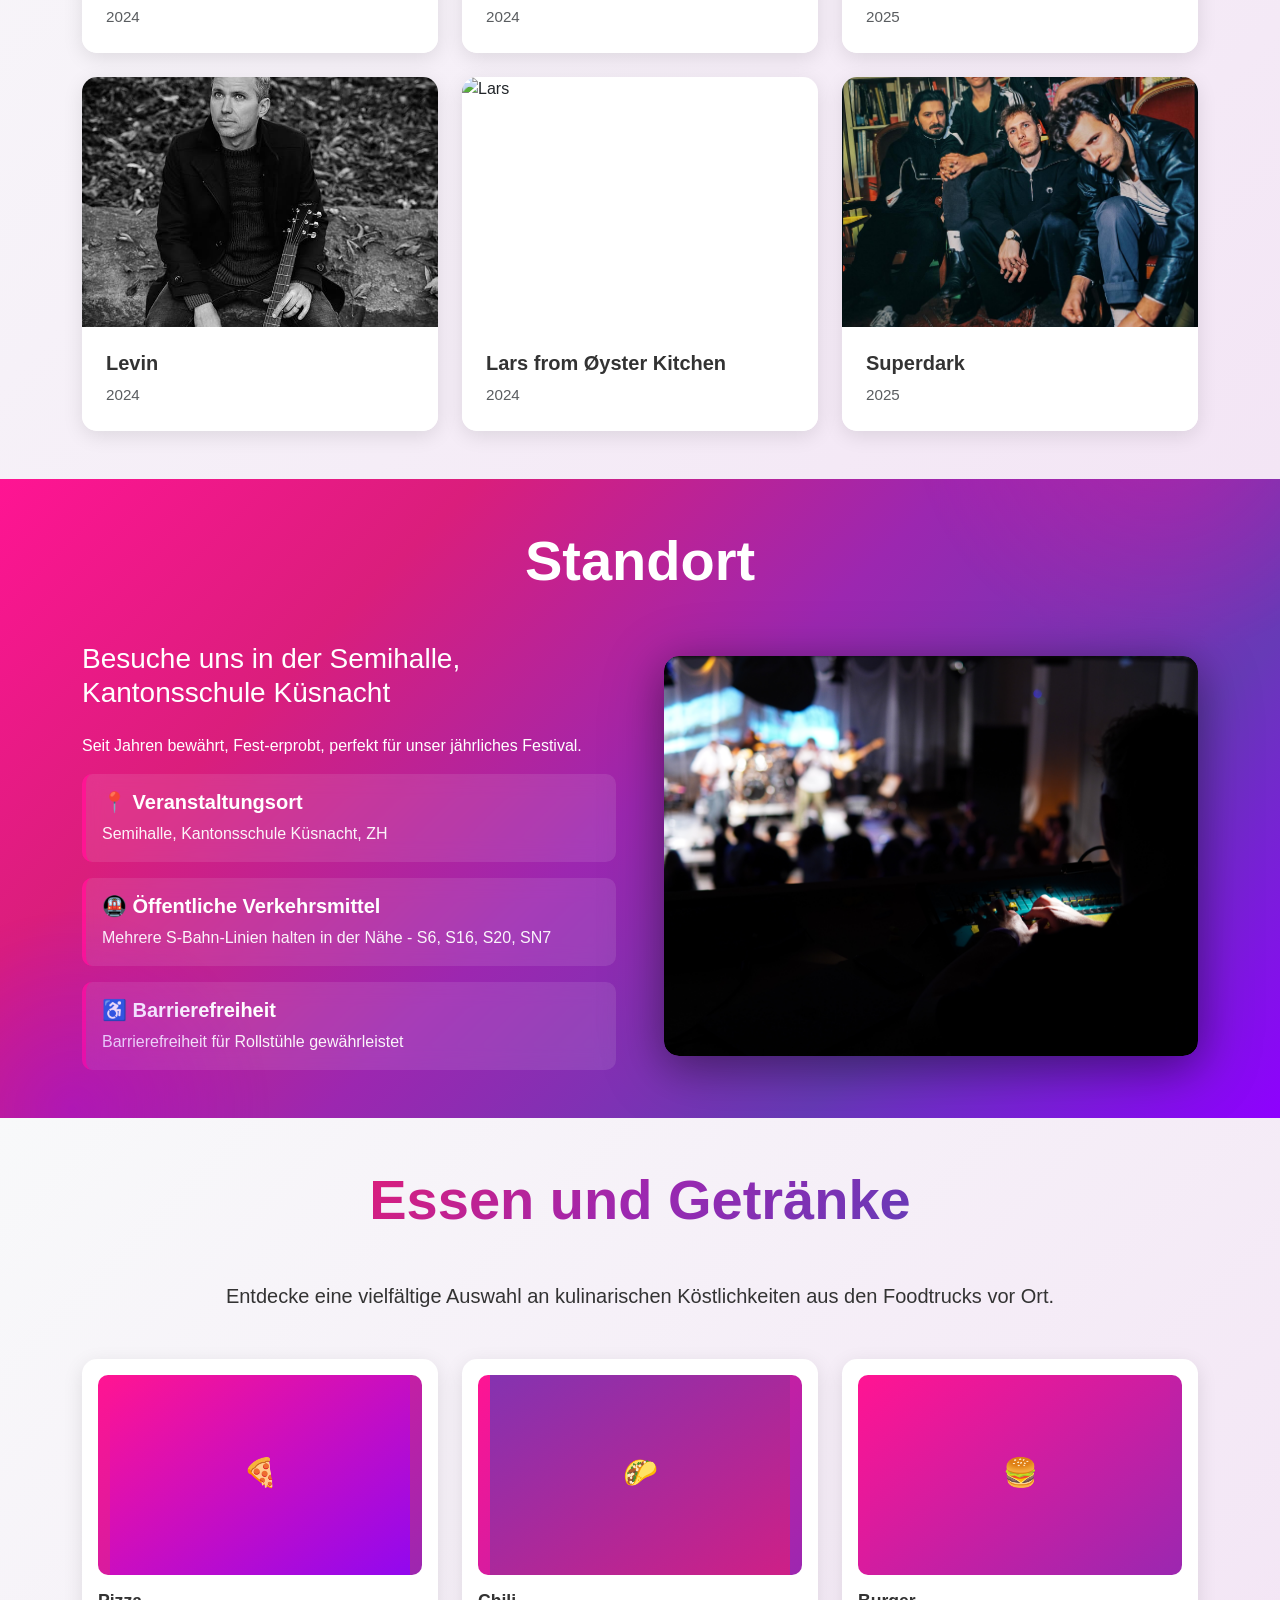
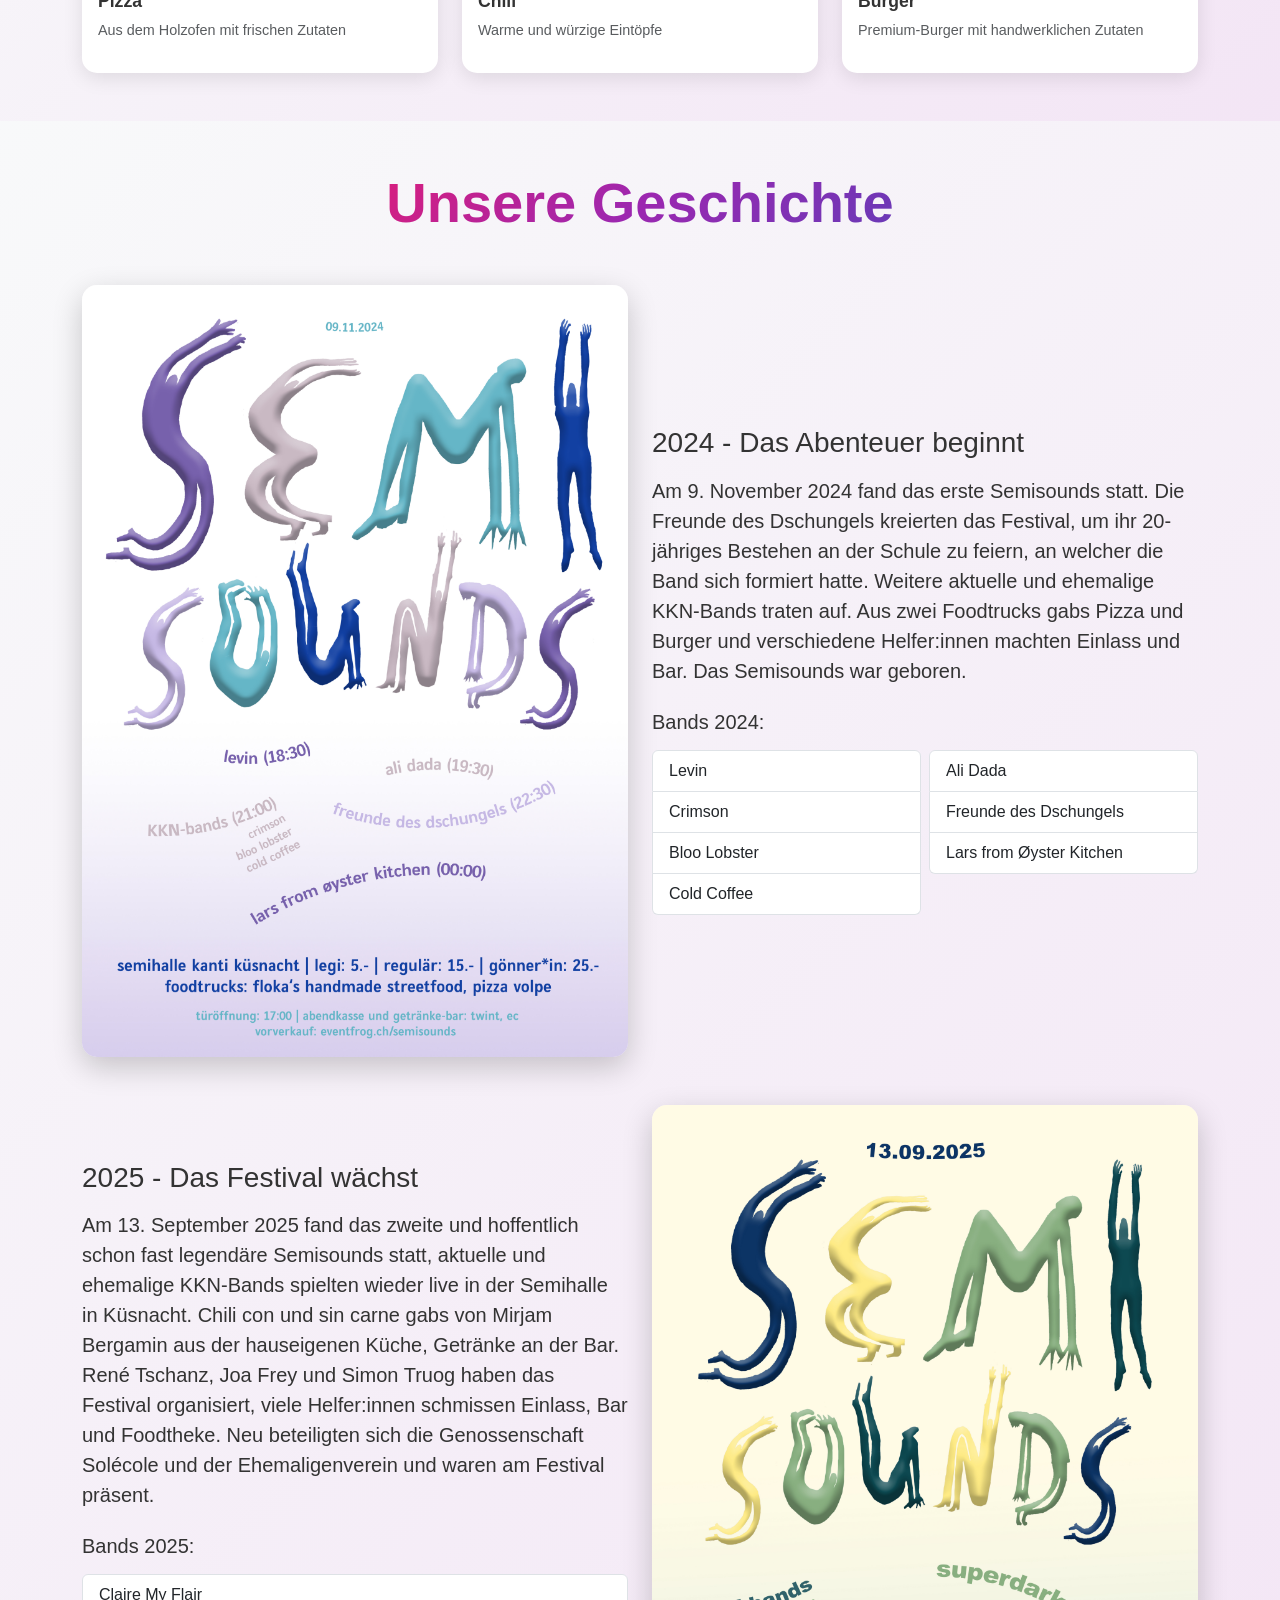
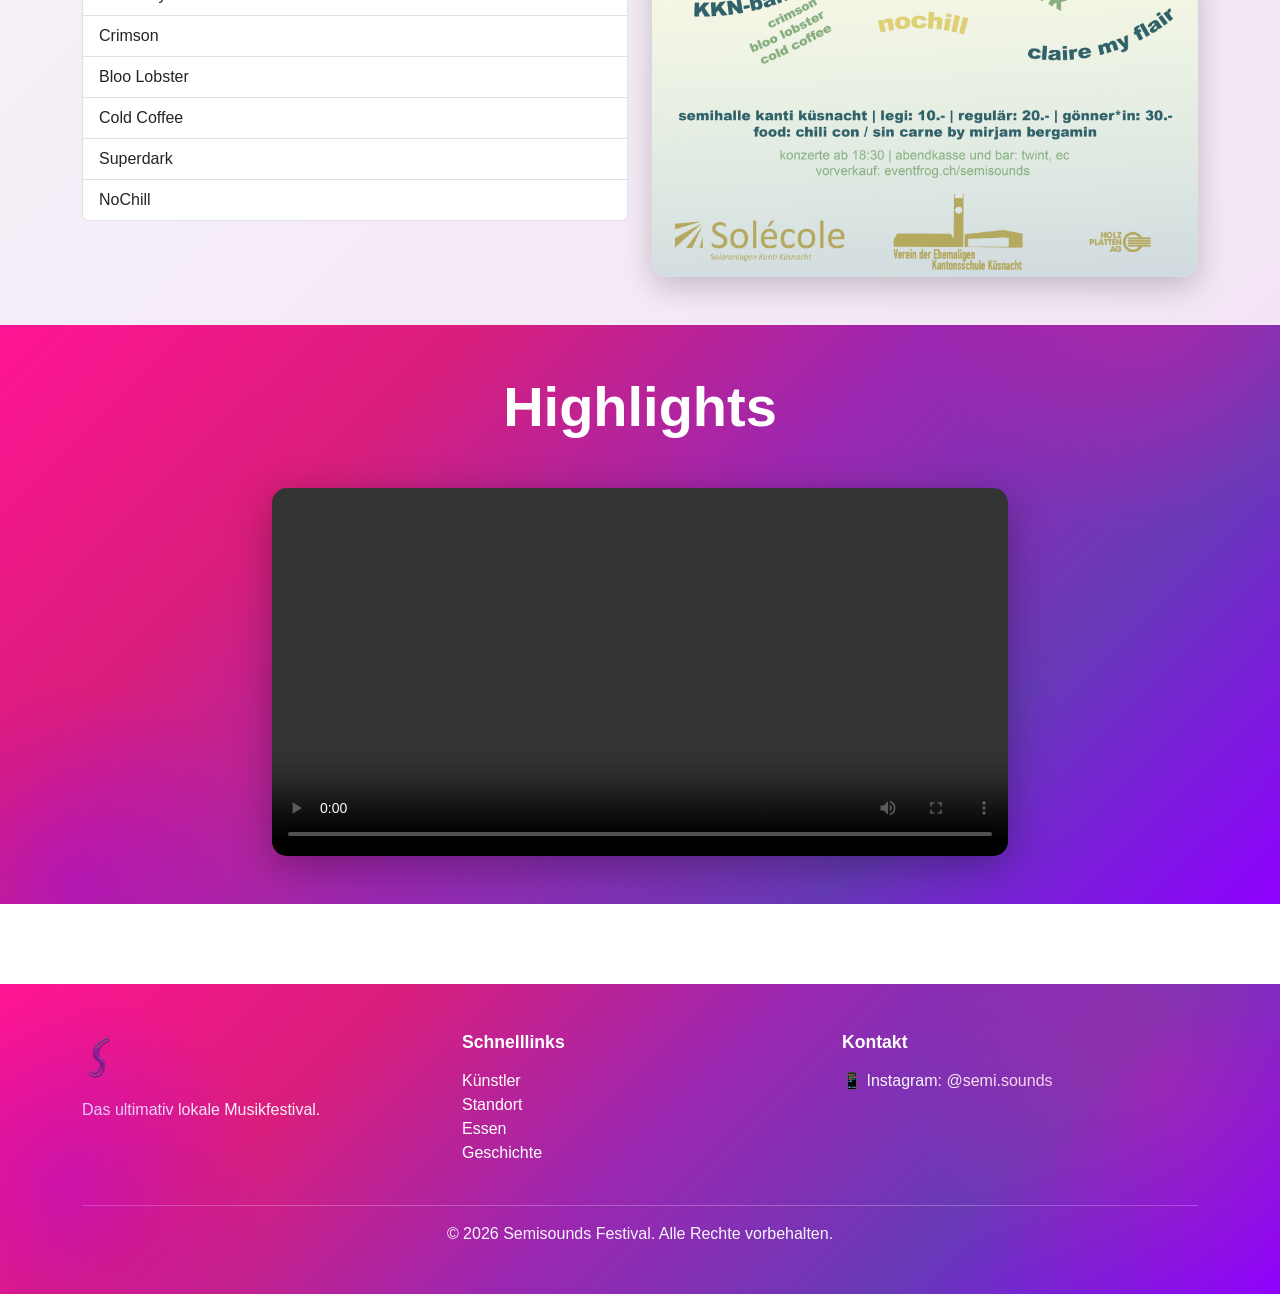
==== commit a3acf188: ":art: added content" ====
--- a/index.html
+++ b/index.html
@@ -1,10 +1,10 @@
 <!DOCTYPE html>
-<html lang="en">
+<html lang="de">
 
 <head>
     <meta charset="UTF-8">
     <meta name="viewport" content="width=device-width, initial-scale=1.0">
-    <title>Semisounds - Music Festival</title>
+    <title>Semisounds - Musikfestival</title>
     <!-- Bootstrap CSS -->
     <link href="https://cdn.jsdelivr.net/npm/bootstrap@5.3.0/dist/css/bootstrap.min.css" rel="stylesheet">
     <!-- Custom CSS -->
@@ -16,25 +16,28 @@
     <nav class="navbar navbar-expand-lg navbar-dark sticky-top gradient-navbar">
         <div class="container">
             <a class="navbar-brand fw-bold" href="#home">
-                <span class="gradient-text">Semisounds</span>
+                <img src="src/logos/logo_S.png" alt="Semisounds Logo" style="height: 40px; margin-right: 10px;">
             </a>
             <button class="navbar-toggler" type="button" data-bs-toggle="collapse" data-bs-target="#navbarNav"
-                aria-controls="navbarNav" aria-expanded="false" aria-label="Toggle navigation">
+                aria-controls="navbarNav" aria-expanded="false" aria-label="Navigation umschalten">
                 <span class="navbar-toggler-icon"></span>
             </button>
             <div class="collapse navbar-collapse" id="navbarNav">
                 <ul class="navbar-nav ms-auto">
                     <li class="nav-item">
-                        <a class="nav-link smooth-scroll" href="#home">Home</a>
+                        <a class="nav-link smooth-scroll" href="#home">Startseite</a>
                     </li>
                     <li class="nav-item">
-                        <a class="nav-link smooth-scroll" href="#acts">Acts</a>
+                        <a class="nav-link smooth-scroll" href="#acts">Künstler</a>
                     </li>
                     <li class="nav-item">
-                        <a class="nav-link smooth-scroll" href="#location">Location</a>
+                        <a class="nav-link smooth-scroll" href="#location">Standort</a>
                     </li>
                     <li class="nav-item">
-                        <a class="nav-link smooth-scroll" href="#food">Food</a>
+                        <a class="nav-link smooth-scroll" href="#food">Essen</a>
+                    </li>
+                    <li class="nav-item">
+                        <a class="nav-link smooth-scroll" href="#history">Geschichte</a>
                     </li>
                 </ul>
             </div>
@@ -47,39 +50,28 @@
             <div class="row align-items-center min-vh-100">
                 <div class="col-lg-6 order-lg-2 text-center mb-4 mb-lg-0">
                     <div class="image-placeholder">
-                        <svg width="100%" height="400" viewBox="0 0 400 400" xmlns="http://www.w3.org/2000/svg">
-                            <defs>
-                                <linearGradient id="placeholderGrad" x1="0%" y1="0%" x2="100%" y2="100%">
-                                    <stop offset="0%" style="stop-color:#ff1493;stop-opacity:0.3" />
-                                    <stop offset="100%" style="stop-color:#9c27b0;stop-opacity:0.3" />
-                                </linearGradient>
-                            </defs>
-                            <rect width="400" height="400" fill="url(#placeholderGrad)" stroke="rgba(255,255,255,0.3)"
-                                stroke-width="2" />
-                            <text x="50%" y="50%" font-size="48" fill="rgba(255,255,255,0.5)" text-anchor="middle"
-                                dominant-baseline="middle" font-family="Arial" font-weight="bold">Image
-                                Placeholder</text>
-                            <text x="50%" y="60%" font-size="24" fill="rgba(255,255,255,0.4)" text-anchor="middle"
-                                dominant-baseline="middle" font-family="Arial">Music Festival</text>
-                        </svg>
+                        <img src="src/logos/Semi_Sounds_2026.png" alt="Semisounds 2026"
+                            style="max-width: 100%; height: auto; filter: drop-shadow(0 10px 30px rgba(0,0,0,0.3));">
                     </div>
                 </div>
                 <div class="col-lg-6 order-lg-1">
                     <h1 class="display-3 fw-bold mb-4">Semisounds</h1>
-                    <p class="lead mb-4">Experience an unforgettable musical journey with incredible artists and amazing
-                        vibes</p>
+                    <p class="lead mb-4">Erlebe eine unvergessliche Musikreise durch die Geschichte der Kanti Küsnacht
+                    </p>
                     <div class="festival-info mb-5">
                         <div class="info-item">
-                            <h5 class="mb-2">📅 Date</h5>
-                            <p>September XX, 2026</p>
-                        </div>
-                        <div class="info-item">
-                            <h5 class="mb-2">📍 Location</h5>
-                            <p>Semihalle, Kantonsschule Küsnacht, ZH</p>
-                        </div>
-                    </div>
-                    <button class="btn btn-light btn-lg me-3 mb-3 mb-lg-0">Get Tickets</button>
-                    <button class="btn btn-outline-light btn-lg">Learn More</button>
+                            <h5 class="mb-2">📅 Datum</h5>
+                            <p>Freitag 18. September, 2026</p>
+                        </div>
+                        <a href="https://www.google.com/maps/search/Semihalle+Kantonsschule+Küsnacht/" target="_blank"
+                            style="text-decoration: none; color: inherit;">
+                            <div class="info-item" style="cursor: pointer; transition: all 0.3s ease;">
+                                <h5 class="mb-2">📍 Standort</h5>
+                                <p>Semihalle, Kantonsschule Küsnacht, ZH</p>
+                            </div>
+                        </a>
+                    </div>
+                    <button class="btn btn-light btn-lg me-3 mb-3 mb-lg-0">Tickets kaufen</button>
                 </div>
             </div>
         </div>
@@ -88,145 +80,85 @@
     <!-- Acts Section -->
     <section id="acts" class="py-5 section-light">
         <div class="container">
-            <h2 class="section-title mb-5 text-center">Featured Acts</h2>
+            <h2 class="section-title mb-5 text-center">Ausgewählte Kunstschaffende & Bands</h2>
+            <div class="row mb-4">
+                <div class="col text-center">
+                    <p class="lead">Das Lineup für 2026 wird bald bekannt gegeben! Hier sind einige Highlights aus den
+                        letzten Jahren:</p>
+                </div>
+            </div>
             <div class="row g-4">
                 <div class="col-md-6 col-lg-4">
-                    <div class="card act-card h-100">
-                        <div class="act-image-placeholder">
-                            <svg width="100%" height="250" viewBox="0 0 300 250" xmlns="http://www.w3.org/2000/svg">
-                                <defs>
-                                    <linearGradient id="act1" x1="0%" y1="0%" x2="100%" y2="100%">
-                                        <stop offset="0%" style="stop-color:#ff1493;stop-opacity:1" />
-                                        <stop offset="100%" style="stop-color:#9c27b0;stop-opacity:1" />
-                                    </linearGradient>
-                                </defs>
-                                <rect width="300" height="250" fill="url(#act1)" />
-                                <text x="50%" y="50%" font-size="32" fill="white" text-anchor="middle"
-                                    dominant-baseline="middle" font-family="Arial" font-weight="bold">Artist 1</text>
-                            </svg>
-                        </div>
-                        <div class="card-body">
-                            <h5 class="card-title">The Harmonics</h5>
-                            <p class="card-text text-muted">Electronic Dance Music</p>
-                            <p class="card-text">Electrifying beats and mesmerizing light shows that will keep you
-                                dancing all night long.</p>
-                        </div>
-                    </div>
-                </div>
-                <div class="col-md-6 col-lg-4">
-                    <div class="card act-card h-100">
-                        <div class="act-image-placeholder">
-                            <svg width="100%" height="250" viewBox="0 0 300 250" xmlns="http://www.w3.org/2000/svg">
-                                <defs>
-                                    <linearGradient id="act2" x1="0%" y1="0%" x2="100%" y2="100%">
-                                        <stop offset="0%" style="stop-color:#9c27b0;stop-opacity:1" />
-                                        <stop offset="100%" style="stop-color:#673ab7;stop-opacity:1" />
-                                    </linearGradient>
-                                </defs>
-                                <rect width="300" height="250" fill="url(#act2)" />
-                                <text x="50%" y="50%" font-size="32" fill="white" text-anchor="middle"
-                                    dominant-baseline="middle" font-family="Arial" font-weight="bold">Artist 2</text>
-                            </svg>
-                        </div>
-                        <div class="card-body">
-                            <h5 class="card-title">Luna Echo</h5>
-                            <p class="card-text text-muted">Indie Pop</p>
-                            <p class="card-text">Soulful vocals and catchy melodies that will resonate with your heart
-                                and soul.</p>
-                        </div>
-                    </div>
-                </div>
-                <div class="col-md-6 col-lg-4">
-                    <div class="card act-card h-100">
-                        <div class="act-image-placeholder">
-                            <svg width="100%" height="250" viewBox="0 0 300 250" xmlns="http://www.w3.org/2000/svg">
-                                <defs>
-                                    <linearGradient id="act3" x1="0%" y1="0%" x2="100%" y2="100%">
-                                        <stop offset="0%" style="stop-color:#ff006e;stop-opacity:1" />
-                                        <stop offset="100%" style="stop-color:#8f00ff;stop-opacity:1" />
-                                    </linearGradient>
-                                </defs>
-                                <rect width="300" height="250" fill="url(#act3)" />
-                                <text x="50%" y="50%" font-size="32" fill="white" text-anchor="middle"
-                                    dominant-baseline="middle" font-family="Arial" font-weight="bold">Artist 3</text>
-                            </svg>
-                        </div>
-                        <div class="card-body">
-                            <h5 class="card-title">Rhythm Kings</h5>
-                            <p class="card-text text-muted">Hip Hop / Rap</p>
-                            <p class="card-text">High-energy performances and powerful lyrics that will hype up the
-                                crowd throughout the night.</p>
-                        </div>
-                    </div>
-                </div>
-                <div class="col-md-6 col-lg-4">
-                    <div class="card act-card h-100">
-                        <div class="act-image-placeholder">
-                            <svg width="100%" height="250" viewBox="0 0 300 250" xmlns="http://www.w3.org/2000/svg">
-                                <defs>
-                                    <linearGradient id="act4" x1="0%" y1="0%" x2="100%" y2="100%">
-                                        <stop offset="0%" style="stop-color:#da1e7c;stop-opacity:1" />
-                                        <stop offset="100%" style="stop-color:#6a0dad;stop-opacity:1" />
-                                    </linearGradient>
-                                </defs>
-                                <rect width="300" height="250" fill="url(#act4)" />
-                                <text x="50%" y="50%" font-size="32" fill="white" text-anchor="middle"
-                                    dominant-baseline="middle" font-family="Arial" font-weight="bold">Artist 4</text>
-                            </svg>
-                        </div>
-                        <div class="card-body">
-                            <h5 class="card-title">Sunset Vibes</h5>
-                            <p class="card-text text-muted">Reggae / Chill</p>
-                            <p class="card-text">Relaxing rhythms and positive energy perfect for winding down after an
-                                exciting day.</p>
-                        </div>
-                    </div>
-                </div>
-                <div class="col-md-6 col-lg-4">
-                    <div class="card act-card h-100">
-                        <div class="act-image-placeholder">
-                            <svg width="100%" height="250" viewBox="0 0 300 250" xmlns="http://www.w3.org/2000/svg">
-                                <defs>
-                                    <linearGradient id="act5" x1="0%" y1="0%" x2="100%" y2="100%">
-                                        <stop offset="0%" style="stop-color:#ff1493;stop-opacity:1" />
-                                        <stop offset="100%" style="stop-color:#d946ef;stop-opacity:1" />
-                                    </linearGradient>
-                                </defs>
-                                <rect width="300" height="250" fill="url(#act5)" />
-                                <text x="50%" y="50%" font-size="32" fill="white" text-anchor="middle"
-                                    dominant-baseline="middle" font-family="Arial" font-weight="bold">Artist 5</text>
-                            </svg>
-                        </div>
-                        <div class="card-body">
-                            <h5 class="card-title">Azure Sky</h5>
-                            <p class="card-text text-muted">Techno</p>
-                            <p class="card-text">Hypnotic soundscapes and underground beats for the true electronic
-                                music enthusiasts.</p>
-                        </div>
-                    </div>
-                </div>
-                <div class="col-md-6 col-lg-4">
-                    <div class="card act-card h-100">
-                        <div class="act-image-placeholder">
-                            <svg width="100%" height="250" viewBox="0 0 300 250" xmlns="http://www.w3.org/2000/svg">
-                                <defs>
-                                    <linearGradient id="act6" x1="0%" y1="0%" x2="100%" y2="100%">
-                                        <stop offset="0%" style="stop-color:#ab47bc;stop-opacity:1" />
-                                        <stop offset="100%" style="stop-color:#4a148c;stop-opacity:1" />
-                                    </linearGradient>
-                                </defs>
-                                <rect width="300" height="250" fill="url(#act6)" />
-                                <text x="50%" y="50%" font-size="32" fill="white" text-anchor="middle"
-                                    dominant-baseline="middle" font-family="Arial" font-weight="bold">Artist 6</text>
-                            </svg>
-                        </div>
-                        <div class="card-body">
-                            <h5 class="card-title">Nova Electric</h5>
-                            <p class="card-text text-muted">Synthwave</p>
-                            <p class="card-text">Retro-futuristic sounds with modern production creating an immersive
-                                audio experience.</p>
-                        </div>
-                    </div>
+                    <a href="https://www.instagram.com/freunde_des_dschungels/" target="_blank" class="act-card-link">
+                        <div class="card act-card h-100">
+                            <img src="src/fotos/2024_fdd.JPG" alt="Freunde des Dschungels" class="card-img-top"
+                                style="height: 250px; object-fit: cover;">
+                            <div class="card-body">
+                                <h5 class="card-title">Freunde des Dschungels</h5>
+                                <p class="card-text text-muted">2024</p>
+                            </div>
+                        </div>
+                    </a>
+                </div>
+                <div class="col-md-6 col-lg-4">
+                    <a href="https://www.instagram.com/crimsonnnband/" target="_blank" class="act-card-link">
+                        <div class="card act-card h-100">
+                            <img src="src/fotos/2025_crimson.JPG" alt="Crimson" class="card-img-top"
+                                style="height: 250px; object-fit: cover;">
+                            <div class="card-body">
+                                <h5 class="card-title">Crimson</h5>
+                                <p class="card-text text-muted">2024</p>
+                            </div>
+                        </div>
+                    </a>
+                </div>
+                <div class="col-md-6 col-lg-4">
+                    <a href="https://www.instagram.com/bloo_lobster/" target="_blank" class="act-card-link">
+                        <div class="card act-card h-100">
+                            <img src="src/fotos/bloo.JPG" alt="Bloo Lobster" class="card-img-top"
+                                style="height: 250px; object-fit: cover;">
+                            <div class="card-body">
+                                <h5 class="card-title">Bloo Lobster</h5>
+                                <p class="card-text text-muted">2025</p>
+                            </div>
+                        </div>
+                    </a>
+                </div>
+                <div class="col-md-6 col-lg-4">
+                    <a href="https://www.instagram.com/levin_music/" target="_blank" class="act-card-link">
+                        <div class="card act-card h-100">
+                            <img src="src/fotos/2024_Levin.JPG" alt="Levin" class="card-img-top"
+                                style="height: 250px; object-fit: cover;">
+                            <div class="card-body">
+                                <h5 class="card-title">Levin</h5>
+                                <p class="card-text text-muted">2024</p>
+                            </div>
+                        </div>
+                    </a>
+                </div>
+                <div class="col-md-6 col-lg-4">
+                    <a href="https://www.instagram.com/larsfromoysterkitchen/" target="_blank" class="act-card-link">
+                        <div class="card act-card h-100">
+                            <img src="src/fotos/2024_Lars.JPG" alt="Lars" class="card-img-top"
+                                style="height: 250px; object-fit: cover;">
+                            <div class="card-body">
+                                <h5 class="card-title">Lars from Øyster Kitchen</h5>
+                                <p class="card-text text-muted">2024</p>
+                            </div>
+                        </div>
+                    </a>
+                </div>
+                <div class="col-md-6 col-lg-4">
+                    <a href="https://www.instagram.com/_superdark_/" target="_blank" class="act-card-link">
+                        <div class="card act-card h-100">
+                            <img src="src/fotos/2025_superdark.JPG" alt="Superdark" class="card-img-top"
+                                style="height: 250px; object-fit: cover;">
+                            <div class="card-body">
+                                <h5 class="card-title">Superdark</h5>
+                                <p class="card-text text-muted">2025</p>
+                            </div>
+                        </div>
+                    </a>
                 </div>
             </div>
         </div>
@@ -235,50 +167,31 @@
     <!-- Location Section -->
     <section id="location" class="py-5 gradient-bg text-white">
         <div class="container">
-            <h2 class="section-title mb-5 text-center">Location</h2>
+            <h2 class="section-title mb-5 text-center">Standort</h2>
             <div class="row align-items-center g-5">
                 <div class="col-lg-6">
-                    <h3 class="mb-4">Find Us at Semihalle, Kantonsschule Küsnacht</h3>
-                    <p class="mb-3">Join us at one of the most iconic venues in Zurich. Semihalle offers the perfect
-                        setting for a world-class music festival with beautiful landscapes and excellent accessibility.
-                    </p>
+                    <h3 class="mb-4">Besuche uns in der Semihalle, Kantonsschule Küsnacht</h3>
+                    <p class="mb-3">Seit Jahren bewährt, Fest-erprobt, perfekt für unser jährliches Festival.</p>
 
                     <div class="location-details">
                         <div class="detail-item mb-3">
-                            <h5>📍 Venue</h5>
+                            <h5>📍 Veranstaltungsort</h5>
                             <p>Semihalle, Kantonsschule Küsnacht, ZH</p>
                         </div>
                         <div class="detail-item mb-3">
-                            <h5>🚇 Public Transport</h5>
-                            <p>Multiple S-Bahn lines stop nearby - S6, S16, S20, SN7 trains</p>
-                        </div>
-                        <div class="detail-item mb-3">
-                            <h5>🅿️ Parking</h5>
-                            <p>Paid parking available in nearby garages. But come by public transport!</p>
+                            <h5>🚇 Öffentliche Verkehrsmittel</h5>
+                            <p>Mehrere S-Bahn-Linien halten in der Nähe - S6, S16, S20, SN7</p>
                         </div>
                         <div class="detail-item">
-                            <h5>♿ Accessibility</h5>
-                            <p>Full wheelchair accessibility and accommodations available</p>
+                            <h5>♿ Barrierefreiheit</h5>
+                            <p>Barrierefreiheit für Rollstühle gewährleistet</p>
                         </div>
                     </div>
                 </div>
                 <div class="col-lg-6">
                     <div class="map-placeholder">
-                        <svg width="100%" height="400" viewBox="0 0 500 400" xmlns="http://www.w3.org/2000/svg">
-                            <defs>
-                                <linearGradient id="mapGrad" x1="0%" y1="0%" x2="100%" y2="100%">
-                                    <stop offset="0%" style="stop-color:#4a148c;stop-opacity:0.2" />
-                                    <stop offset="100%" style="stop-color:#ff1493;stop-opacity:0.2" />
-                                </linearGradient>
-                            </defs>
-                            <rect width="500" height="400" fill="url(#mapGrad)" stroke="rgba(255,255,255,0.5)"
-                                stroke-width="2" />
-                            <circle cx="250" cy="200" r="15" fill="#ff1493" />
-                            <text x="250" y="220" font-size="18" fill="white" text-anchor="middle"
-                                font-weight="bold">Semisounds Festival</text>
-                            <text x="50%" y="95%" font-size="16" fill="rgba(255,255,255,0.7)" text-anchor="middle">Map
-                                Placeholder</text>
-                        </svg>
+                        <img src="src/fotos/2025_mixer.JPG" alt="Semisounds Festival"
+                            style="width: 100%; height: 400px; object-fit: cover; border-radius: 15px;">
                     </div>
                 </div>
             </div>
@@ -288,8 +201,9 @@
     <!-- Food Section -->
     <section id="food" class="py-5 section-light">
         <div class="container">
-            <h2 class="section-title mb-5 text-center">Food & Drinks</h2>
-            <p class="text-center mb-5 lead">Explore a diverse range of culinary delights from around the world</p>
+            <h2 class="section-title mb-5 text-center">Essen und Getränke</h2>
+            <p class="text-center mb-5 lead">Entdecke eine vielfältige Auswahl an kulinarischen Köstlichkeiten aus
+                den Foodtrucks vor Ort.</p>
 
             <div class="row g-4">
                 <div class="col-md-6 col-lg-4">
@@ -307,28 +221,8 @@
                                     dominant-baseline="middle" font-family="Arial" font-weight="bold">🍕</text>
                             </svg>
                         </div>
-                        <h5 class="mt-3 mb-2">Italian Pizza</h5>
-                        <p class="text-muted">Authentic wood-fired pizzas with fresh ingredients</p>
-                    </div>
-                </div>
-
-                <div class="col-md-6 col-lg-4">
-                    <div class="food-card">
-                        <div class="food-image-placeholder">
-                            <svg width="100%" height="200" viewBox="0 0 300 200" xmlns="http://www.w3.org/2000/svg">
-                                <defs>
-                                    <linearGradient id="food2" x1="0%" y1="0%" x2="100%" y2="100%">
-                                        <stop offset="0%" style="stop-color:#9c27b0;stop-opacity:0.8" />
-                                        <stop offset="100%" style="stop-color:#ff006e;stop-opacity:0.8" />
-                                    </linearGradient>
-                                </defs>
-                                <rect width="300" height="200" fill="url(#food2)" />
-                                <text x="50%" y="50%" font-size="28" fill="white" text-anchor="middle"
-                                    dominant-baseline="middle" font-family="Arial" font-weight="bold">🍜</text>
-                            </svg>
-                        </div>
-                        <h5 class="mt-3 mb-2">Asian Fusion</h5>
-                        <p class="text-muted">Delicious noodles and Asian street food</p>
+                        <h5 class="mt-3 mb-2">Pizza</h5>
+                        <p class="text-muted">Aus dem Holzofen mit frischen Zutaten</p>
                     </div>
                 </div>
 
@@ -347,8 +241,8 @@
                                     dominant-baseline="middle" font-family="Arial" font-weight="bold">🌮</text>
                             </svg>
                         </div>
-                        <h5 class="mt-3 mb-2">Mexican Tacos</h5>
-                        <p class="text-muted">Fresh tacos with authentic Mexican flavors</p>
+                        <h5 class="mt-3 mb-2">Chili</h5>
+                        <p class="text-muted">Warme und würzige Eintöpfe</p>
                     </div>
                 </div>
 
@@ -367,48 +261,93 @@
                                     dominant-baseline="middle" font-family="Arial" font-weight="bold">🍔</text>
                             </svg>
                         </div>
-                        <h5 class="mt-3 mb-2">Gourmet Burgers</h5>
-                        <p class="text-muted">Premium burgers with artisanal ingredients</p>
-                    </div>
-                </div>
-
-                <div class="col-md-6 col-lg-4">
-                    <div class="food-card">
-                        <div class="food-image-placeholder">
-                            <svg width="100%" height="200" viewBox="0 0 300 200" xmlns="http://www.w3.org/2000/svg">
-                                <defs>
-                                    <linearGradient id="food5" x1="0%" y1="0%" x2="100%" y2="100%">
-                                        <stop offset="0%" style="stop-color:#8f00ff;stop-opacity:0.8" />
-                                        <stop offset="100%" style="stop-color:#ff006e;stop-opacity:0.8" />
-                                    </linearGradient>
-                                </defs>
-                                <rect width="300" height="200" fill="url(#food5)" />
-                                <text x="50%" y="50%" font-size="28" fill="white" text-anchor="middle"
-                                    dominant-baseline="middle" font-family="Arial" font-weight="bold">🥃</text>
-                            </svg>
-                        </div>
-                        <h5 class="mt-3 mb-2">Vegan Options</h5>
-                        <p class="text-muted">Delicious plant-based dishes for everyone</p>
-                    </div>
-                </div>
-
-                <div class="col-md-6 col-lg-4">
-                    <div class="food-card">
-                        <div class="food-image-placeholder">
-                            <svg width="100%" height="200" viewBox="0 0 300 200" xmlns="http://www.w3.org/2000/svg">
-                                <defs>
-                                    <linearGradient id="food6" x1="0%" y1="0%" x2="100%" y2="100%">
-                                        <stop offset="0%" style="stop-color:#da1e7c;stop-opacity:0.8" />
-                                        <stop offset="100%" style="stop-color:#673ab7;stop-opacity:0.8" />
-                                    </linearGradient>
-                                </defs>
-                                <rect width="300" height="200" fill="url(#food6)" />
-                                <text x="50%" y="50%" font-size="28" fill="white" text-anchor="middle"
-                                    dominant-baseline="middle" font-family="Arial" font-weight="bold">🍹</text>
-                            </svg>
-                        </div>
-                        <h5 class="mt-3 mb-2">Craft Beverages</h5>
-                        <p class="text-muted">Premium drinks and refreshing cocktails</p>
+                        <h5 class="mt-3 mb-2">Burger</h5>
+                        <p class="text-muted">Premium-Burger mit handwerklichen Zutaten</p>
+                    </div>
+                </div>
+
+            </div>
+        </div>
+    </section>
+
+    <!-- History Section -->
+    <section id="history" class="py-5 section-light">
+        <div class="container">
+            <h2 class="section-title mb-5 text-center">Unsere Geschichte</h2>
+
+            <!-- 2024 Event -->
+            <div class="row align-items-center mb-5 g-4">
+                <div class="col-lg-6">
+                    <img src="src/flyers/flyer_2024.jpg" alt="Semisounds 2024 Event"
+                        style="width: 100%; border-radius: 15px; box-shadow: 0 10px 30px rgba(0,0,0,0.2);">
+                </div>
+                <div class="col-lg-6">
+                    <h3 class="mb-3">2024 - Das Abenteuer beginnt</h3>
+                    <p class="lead">Am 9. November 2024 fand das erste Semisounds statt. Die Freunde des Dschungels
+                        kreierten das Festival, um ihr 20-jähriges Bestehen an der Schule zu feiern, an welcher die Band
+                        sich formiert hatte. Weitere aktuelle und ehemalige KKN-Bands traten auf. Aus zwei Foodtrucks
+                        gabs Pizza und Burger und verschiedene Helfer:innen machten Einlass und Bar. Das Semisounds war
+                        geboren.</p>
+                    <h5 class="mt-4 mb-3">Bands 2024:</h5>
+                    <div class="row g-2">
+                        <div class="col-md-6">
+                            <ul class="list-group">
+                                <li class="list-group-item">Levin</li>
+                                <li class="list-group-item">Crimson</li>
+                                <li class="list-group-item">Bloo Lobster</li>
+                                <li class="list-group-item">Cold Coffee</li>
+                            </ul>
+                        </div>
+                        <div class="col-md-6">
+                            <ul class="list-group">
+                                <li class="list-group-item">Ali Dada</li>
+                                <li class="list-group-item">Freunde des Dschungels</li>
+                                <li class="list-group-item">Lars from Øyster Kitchen</li>
+                            </ul>
+                        </div>
+                    </div>
+                </div>
+            </div>
+
+            <!-- 2025 Event -->
+            <div class="row align-items-center g-4">
+                <div class="col-lg-6 order-lg-2">
+                    <img src="src/flyers/flyer_2025.jpg" alt="Semisounds 2025 Event"
+                        style="width: 100%; border-radius: 15px; box-shadow: 0 10px 30px rgba(0,0,0,0.2);">
+                </div>
+                <div class="col-lg-6 order-lg-1">
+                    <h3 class="mb-3">2025 - Das Festival wächst</h3>
+                    <p class="lead">Am 13. September 2025 fand das zweite und hoffentlich schon fast legendäre
+                        Semisounds statt, aktuelle und ehemalige KKN-Bands spielten wieder live in der Semihalle in
+                        Küsnacht. Chili con und sin carne gabs von Mirjam Bergamin aus der hauseigenen Küche, Getränke
+                        an der Bar. René Tschanz, Joa Frey und Simon Truog haben das Festival organisiert, viele
+                        Helfer:innen schmissen Einlass, Bar und Foodtheke. Neu beteiligten sich die Genossenschaft
+                        Solécole und der Ehemaligenverein und waren am Festival präsent.</p>
+                    <h5 class="mt-4 mb-3">Bands 2025:</h5>
+                    <ul class="list-group">
+                        <li class="list-group-item">Claire My Flair</li>
+                        <li class="list-group-item">Crimson</li>
+                        <li class="list-group-item">Bloo Lobster</li>
+                        <li class="list-group-item">Cold Coffee</li>
+                        <li class="list-group-item">Superdark</li>
+                        <li class="list-group-item">NoChill</li>
+                    </ul>
+                </div>
+            </div>
+        </div>
+    </section>
+
+    <!-- Video Section -->
+    <section class="py-5 gradient-bg text-white">
+        <div class="container">
+            <h2 class="section-title mb-5 text-center">Highlights</h2>
+            <div class="row justify-content-center">
+                <div class="col-lg-8">
+                    <div style="border-radius: 15px; overflow: hidden; box-shadow: 0 10px 40px rgba(0,0,0,0.3);">
+                        <video width="100%" height="auto" controls style="display: block;">
+                            <source src="src/video/2024.mp4" type="video/mp4">
+                            Ihr Browser unterstützt das Video-Tag nicht.
+                        </video>
                     </div>
                 </div>
             </div>
@@ -420,25 +359,29 @@
         <div class="container">
             <div class="row mb-4">
                 <div class="col-md-4 mb-3 mb-md-0">
-                    <h5 class="mb-3">Semisounds</h5>
-                    <p>Experience the ultimate music festival with world-class artists and unforgettable moments.</p>
+                    <img src="src/logos/logo_S.png" alt="Semisounds Logo" style="height: 50px; margin-bottom: 1rem;">
+                    <p>Das ultimativ lokale Musikfestival.
+                    </p>
                 </div>
                 <div class="col-md-4 mb-3 mb-md-0">
-                    <h5 class="mb-3">Quick Links</h5>
+                    <h5 class="mb-3">Schnelllinks</h5>
                     <ul class="list-unstyled">
-                        <li><a href="#acts" class="text-white text-decoration-none">Acts</a></li>
-                        <li><a href="#location" class="text-white text-decoration-none">Location</a></li>
-                        <li><a href="#food" class="text-white text-decoration-none">Food</a></li>
+                        <li><a href="#acts" class="text-white text-decoration-none">Künstler</a></li>
+                        <li><a href="#location" class="text-white text-decoration-none">Standort</a></li>
+                        <li><a href="#food" class="text-white text-decoration-none">Essen</a></li>
+                        <li><a href="#history" class="text-white text-decoration-none">Geschichte</a></li>
                     </ul>
                 </div>
                 <div class="col-md-4">
-                    <h5 class="mb-3">Contact</h5>
-                    <p>Email: info@semisounds.com</p>
+                    <h5 class="mb-3">Kontakt</h5>
+                    <!-- <p>E-Mail: info@semisounds.com</p> -->
+                    <p><a href="https://www.instagram.com/semi.sounds/" target="_blank"
+                            class="text-white text-decoration-none">📱 Instagram: @semi.sounds</a></p>
                 </div>
             </div>
             <hr class="bg-white opacity-25">
             <div class="text-center">
-                <p class="mb-0">&copy; 2026 Semisounds Festival. All rights reserved.</p>
+                <p class="mb-0">&copy; 2026 Semisounds Festival. Alle Rechte vorbehalten.</p>
             </div>
         </div>
     </footer>
--- a/style.css
+++ b/style.css
@@ -29,7 +29,7 @@
    ========================================== */
 
 .gradient-navbar {
-    background: linear-gradient(90deg, rgba(143, 0, 255, 0.95) 0%, rgba(154, 39, 176, 0.95) 50%, rgba(255, 20, 147, 0.95) 100%);
+    background: linear-gradient(135deg, rgba(143, 0, 255, 0.95) 0%, rgba(154, 39, 176, 0.95) 50%, rgba(255, 20, 147, 0.95) 100%);
     box-shadow: 0 4px 20px rgba(0, 0, 0, 0.1);
     backdrop-filter: blur(10px);
 }
@@ -211,6 +211,14 @@
     animation: fadeInDown 0.8s ease-out;
 }
 
+.gradient-bg .section-title {
+    background: none;
+    -webkit-background-clip: unset;
+    -webkit-text-fill-color: unset;
+    background-clip: unset;
+    color: #fff;
+}
+
 /* ==========================================
    Acts Section
    ========================================== */
@@ -263,6 +271,18 @@
     line-height: 1.6;
 }
 
+.act-card-link {
+    display: block;
+    text-decoration: none;
+    color: inherit;
+    cursor: pointer;
+    height: 100%;
+}
+
+.act-card-link:hover {
+    text-decoration: none;
+}
+
 /* ==========================================
    Location Section
    ========================================== */
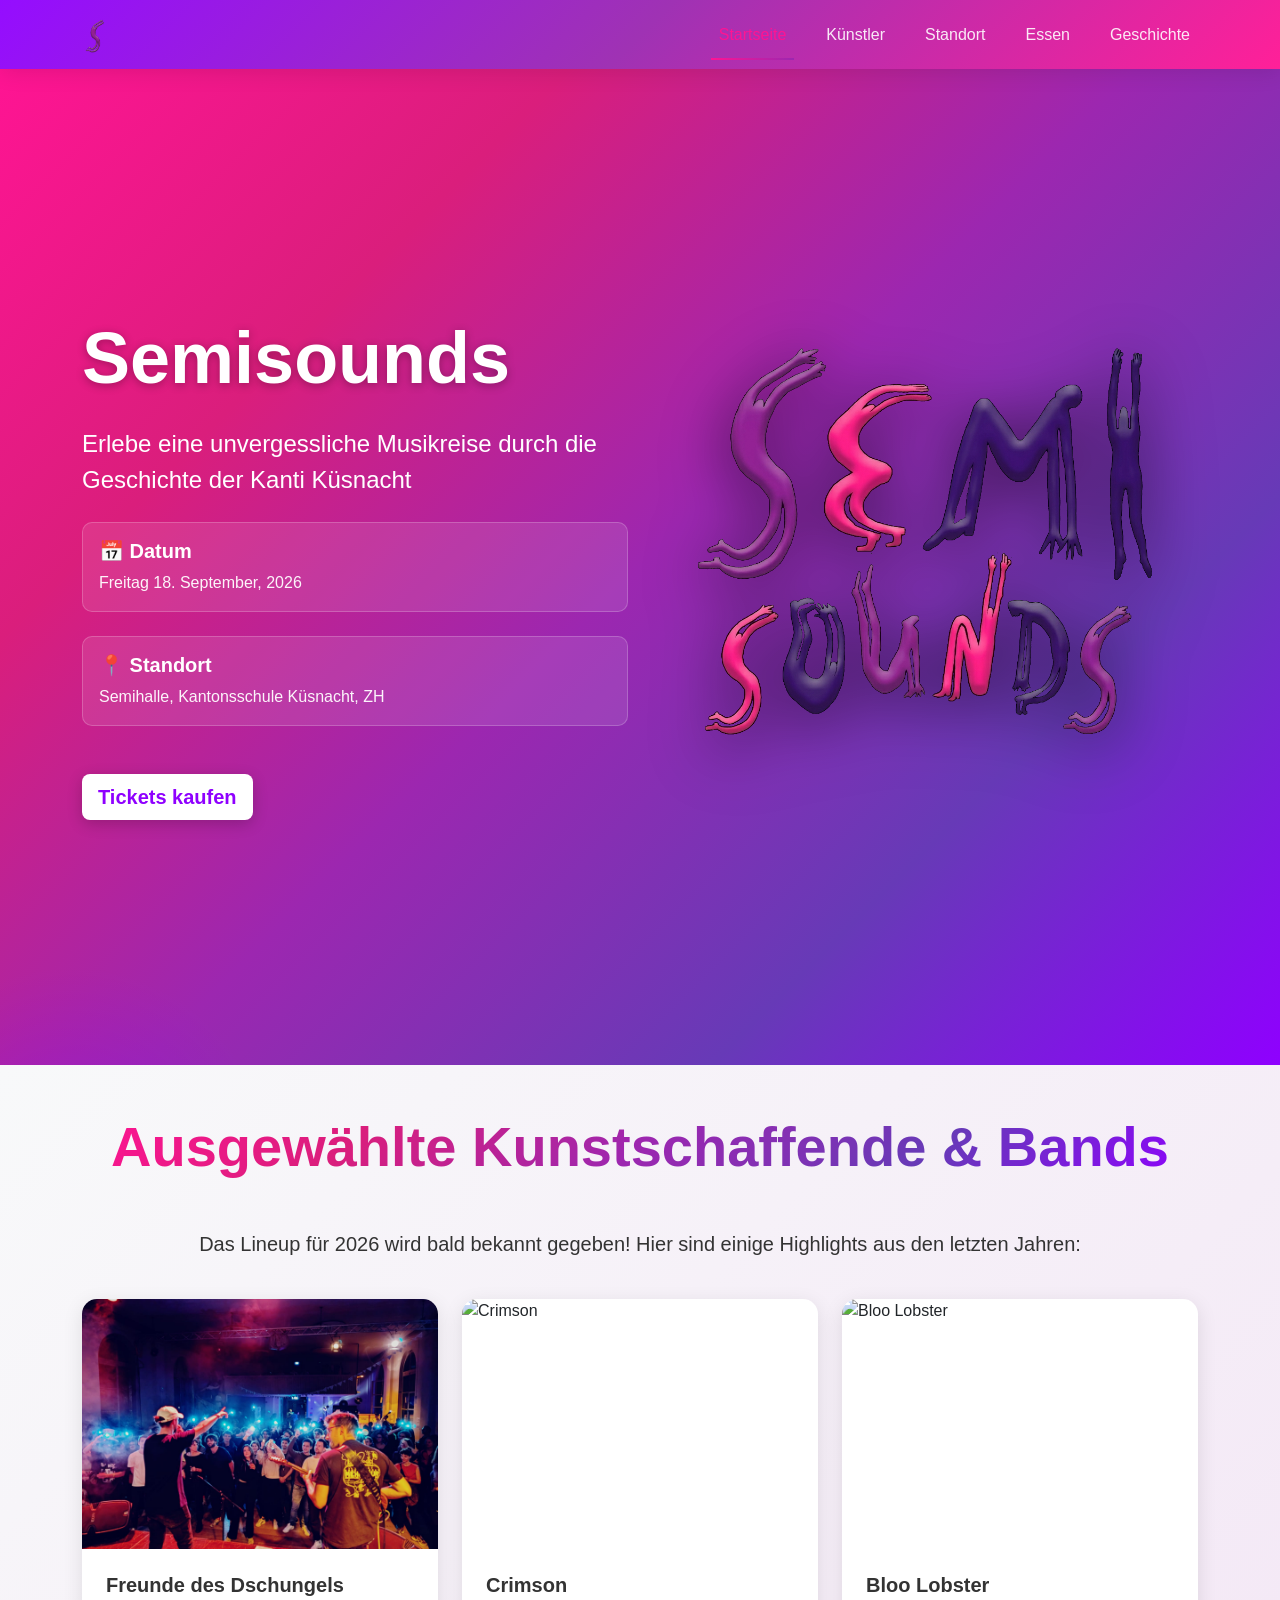
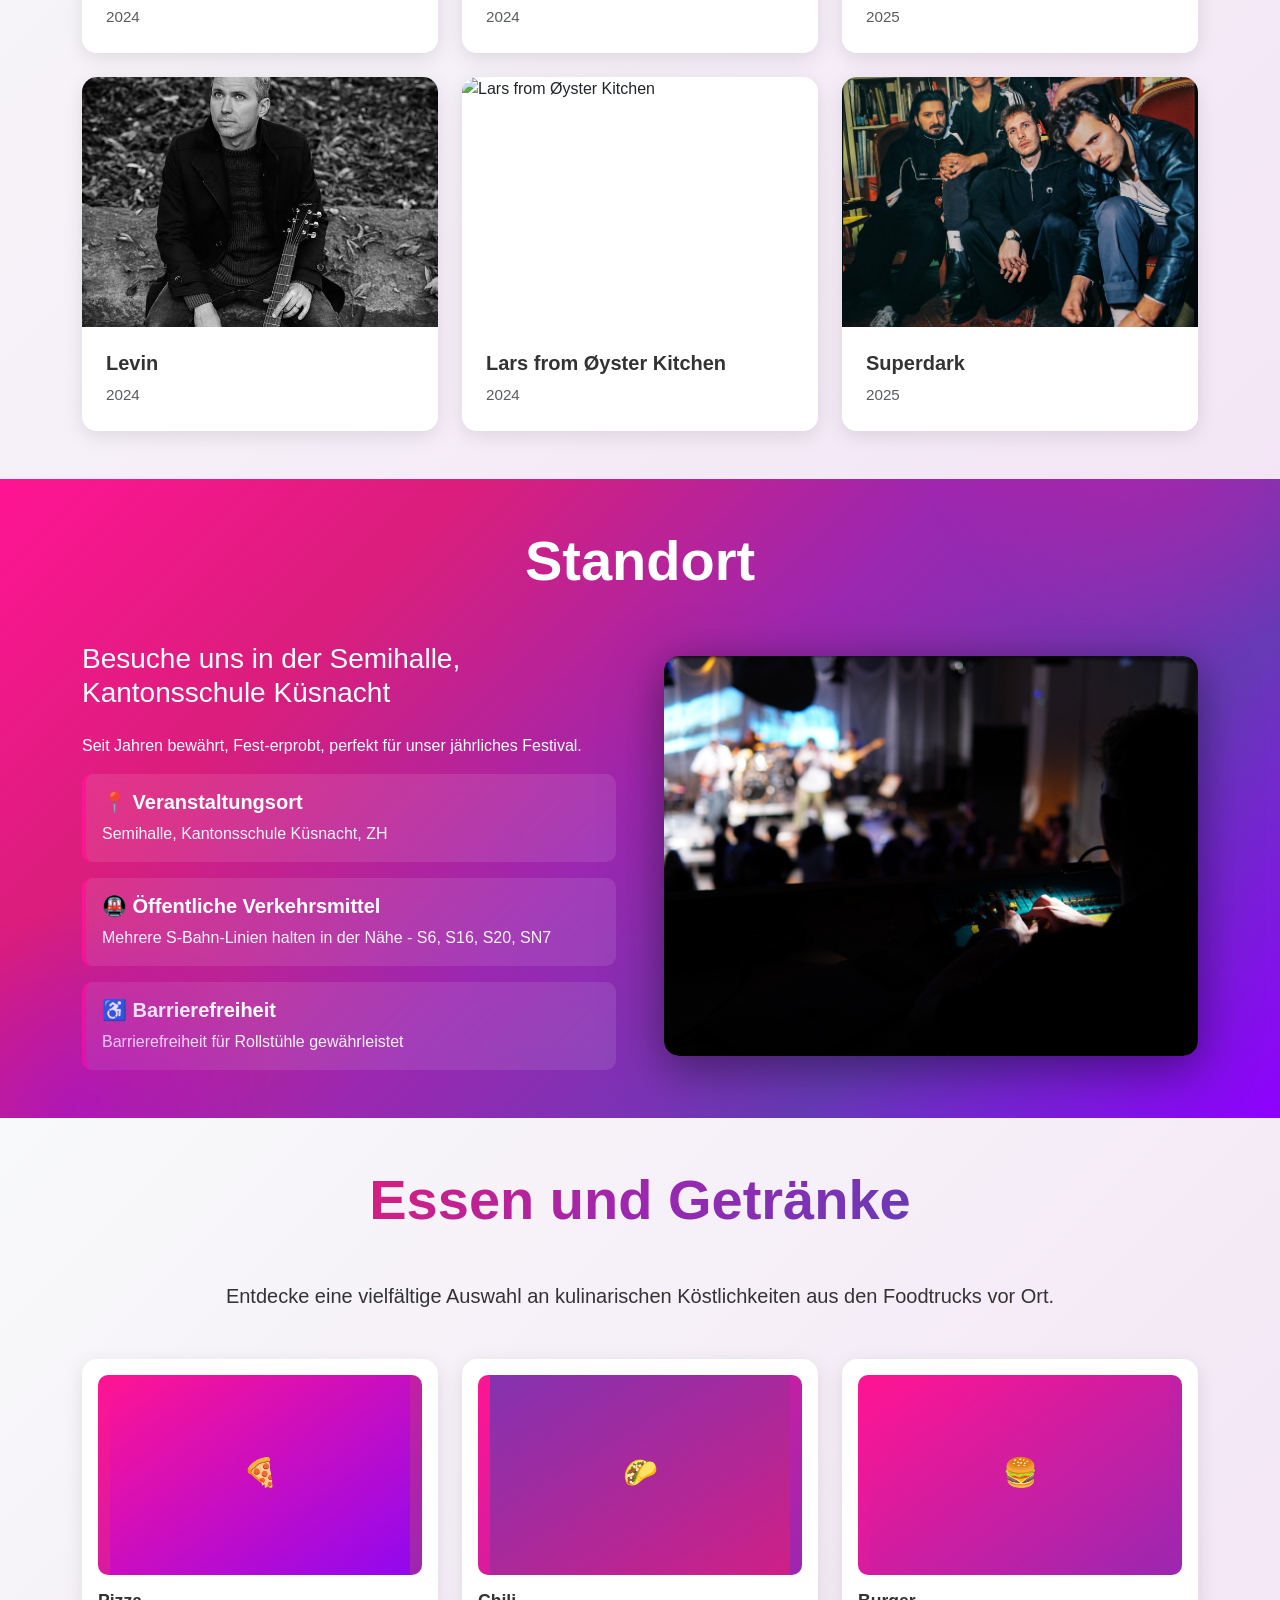
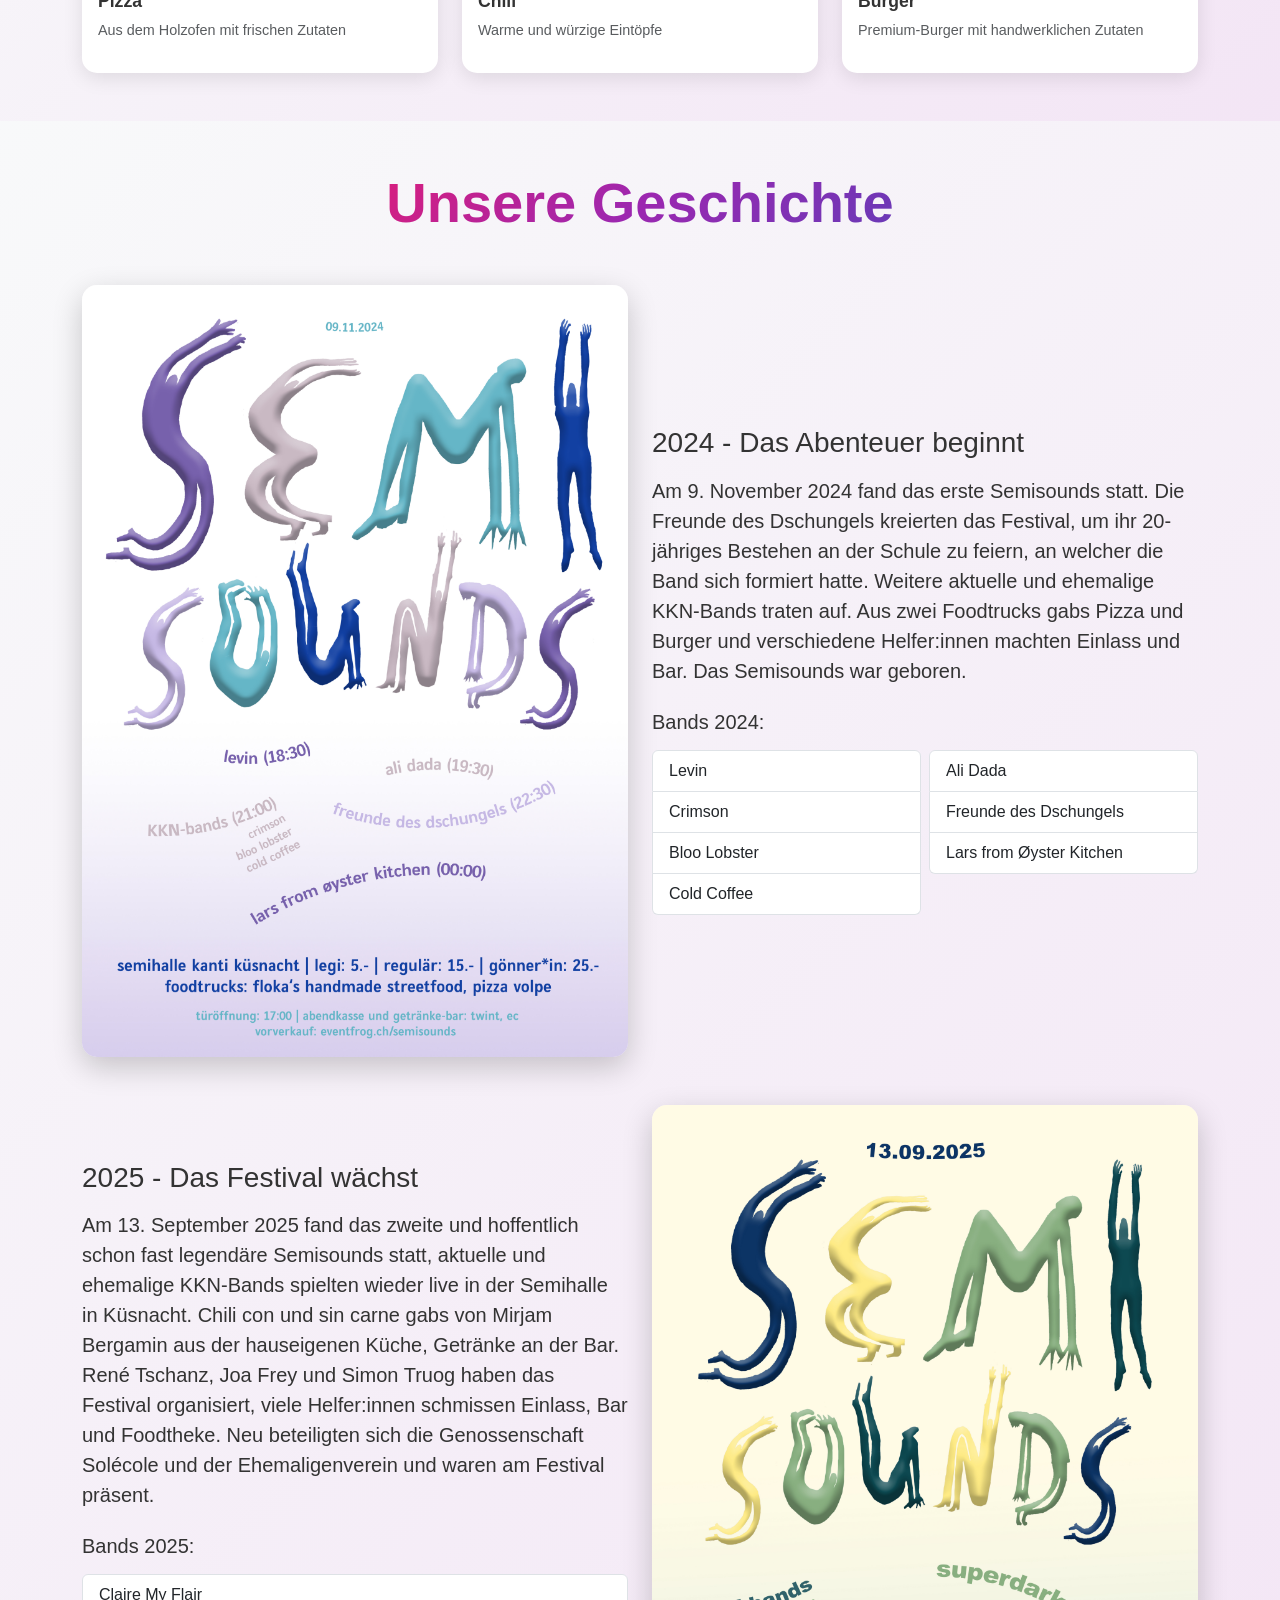
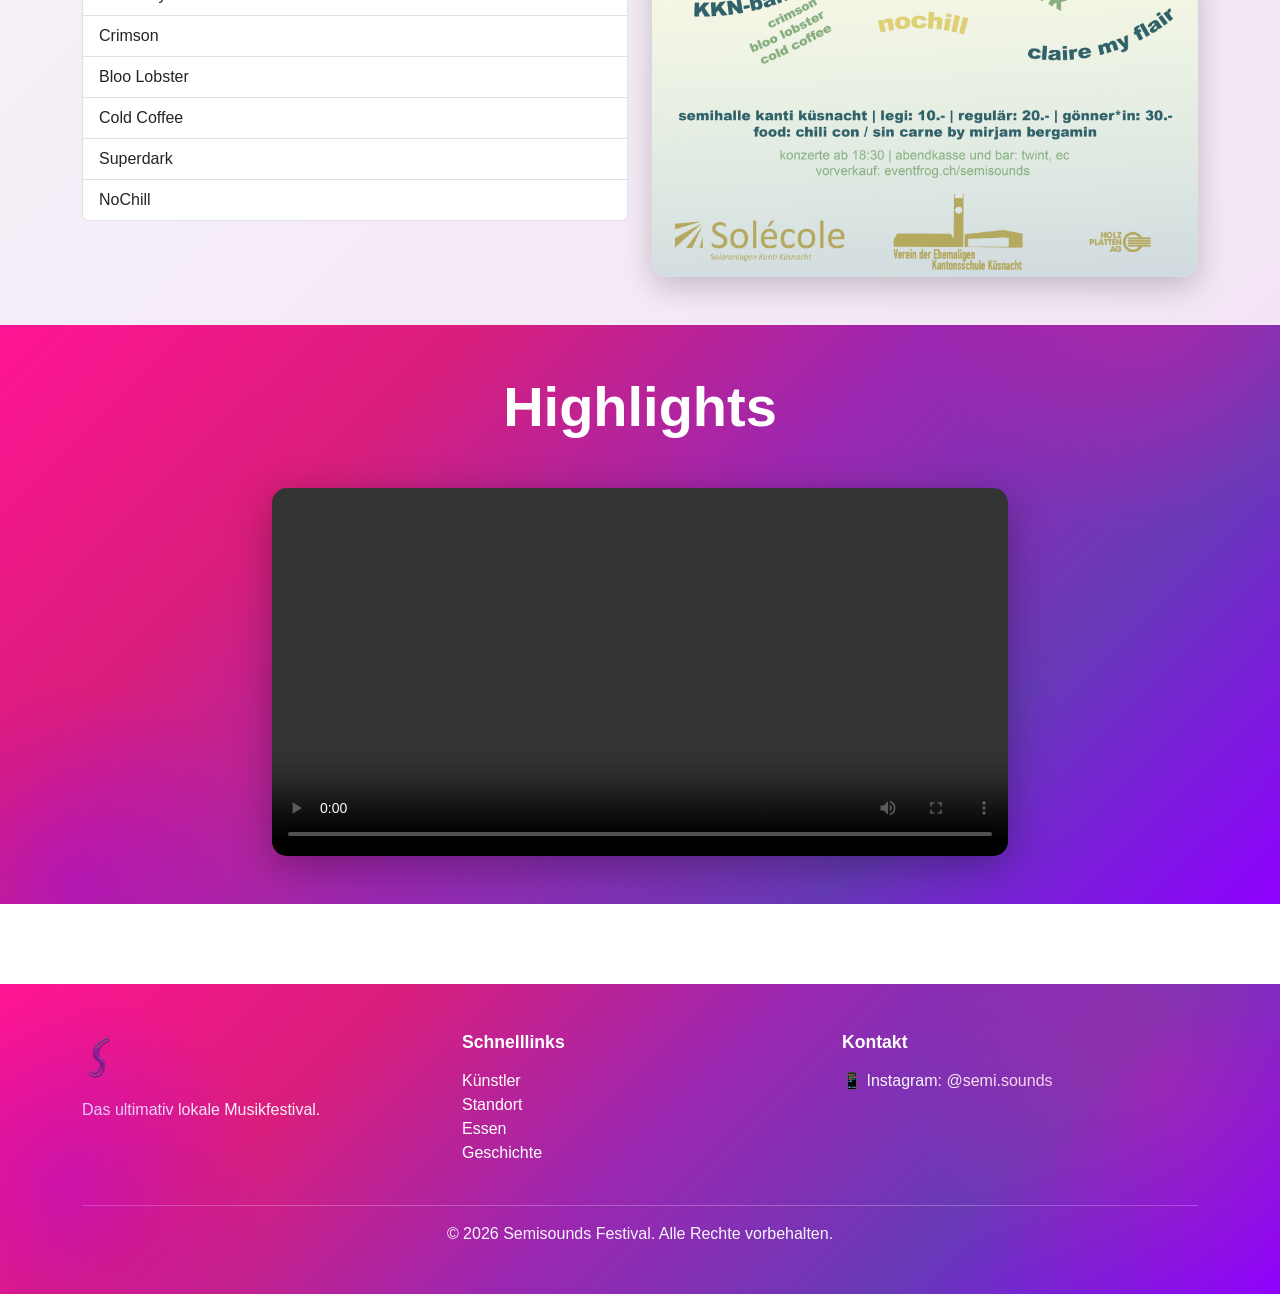
==== commit deec0a02: ":art: JPG" ====
--- a/index.html
+++ b/index.html
@@ -139,7 +139,7 @@
                 <div class="col-md-6 col-lg-4">
                     <a href="https://www.instagram.com/larsfromoysterkitchen/" target="_blank" class="act-card-link">
                         <div class="card act-card h-100">
-                            <img src="src/fotos/2024_Lars.JPG" alt="Lars" class="card-img-top"
+                            <img src="src/fotos/2024_Lars.JPG" alt="Lars from Øyster Kitchen" class="card-img-top"
                                 style="height: 250px; object-fit: cover;">
                             <div class="card-body">
                                 <h5 class="card-title">Lars from Øyster Kitchen</h5>
